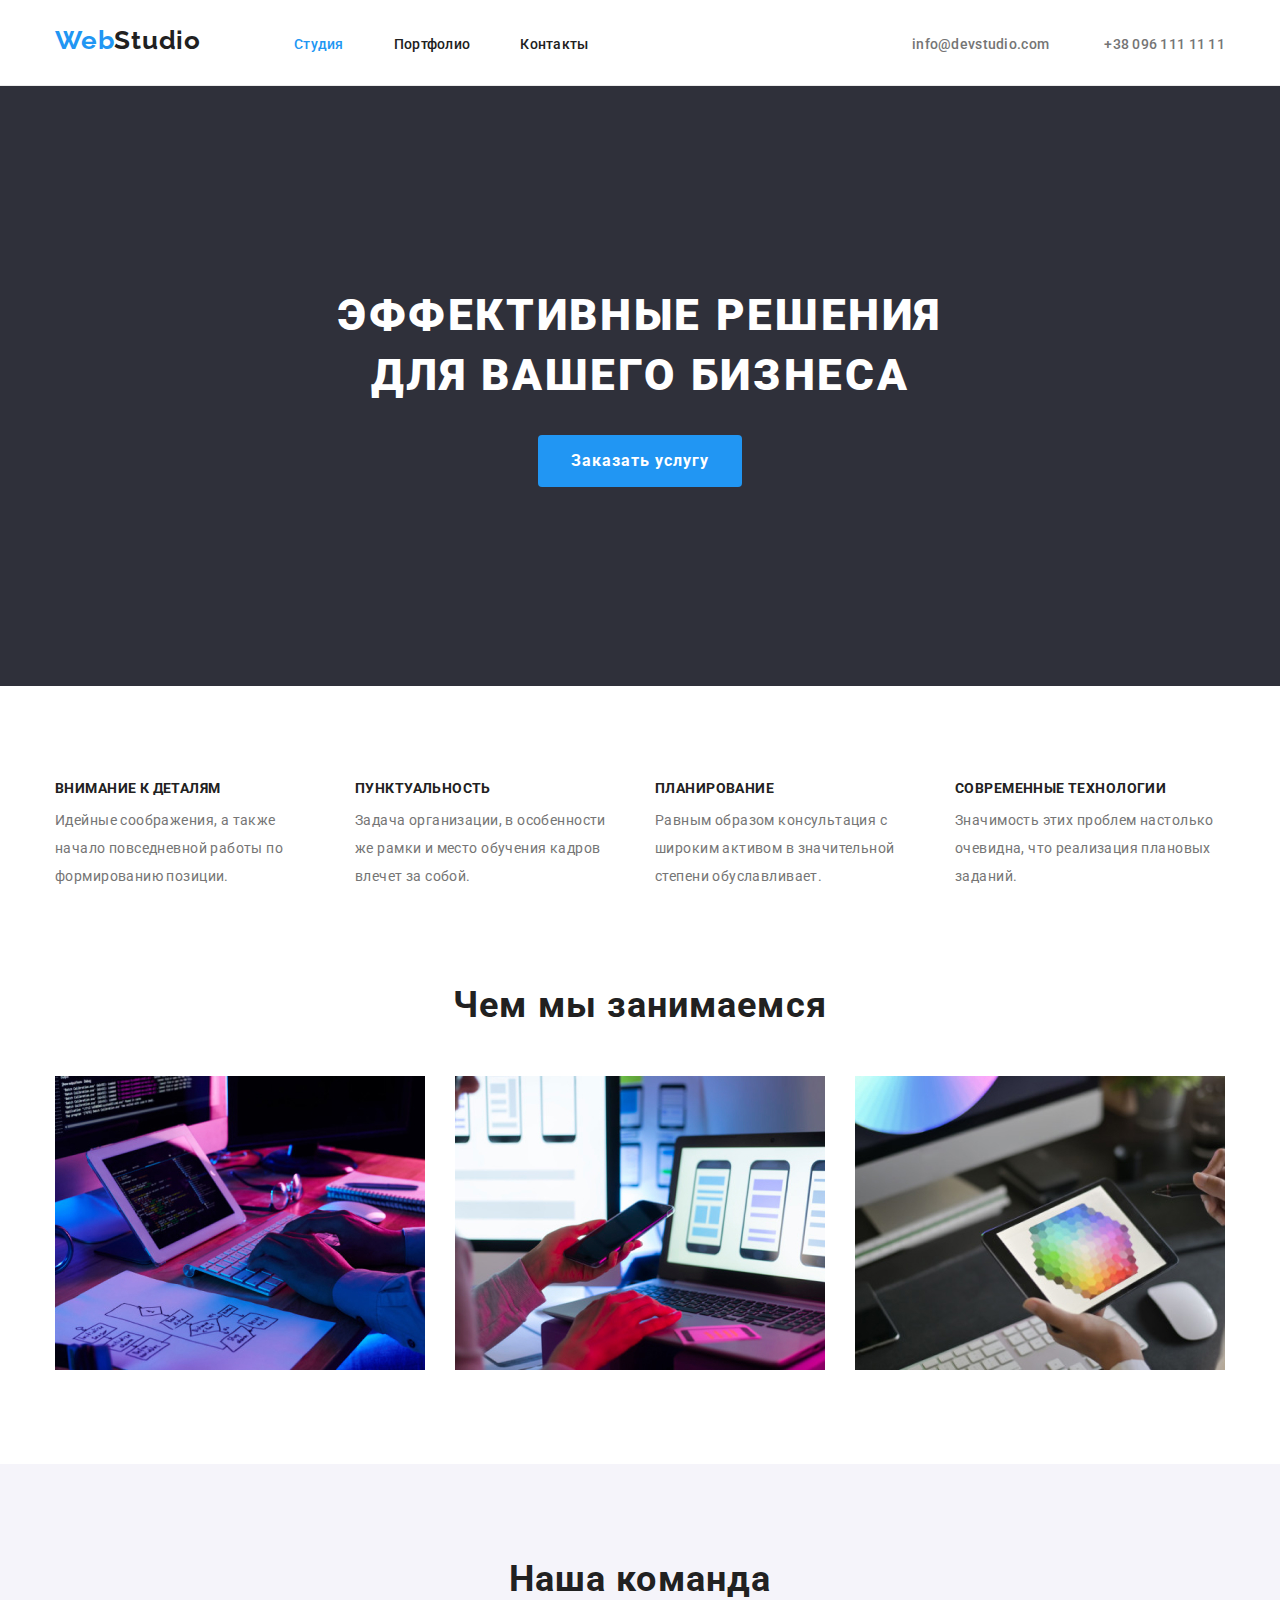
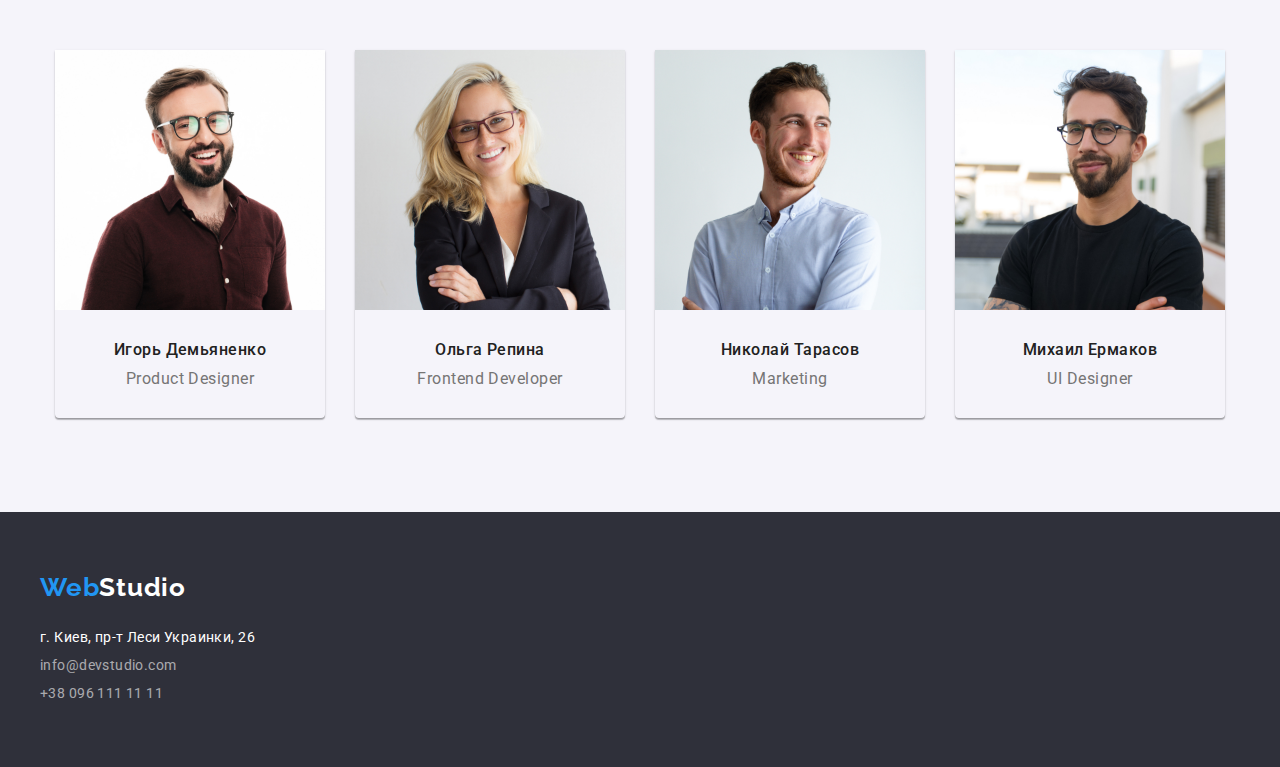
==== index.html @ 7b90d04e "start 4 д.з" ====
<!DOCTYPE html>
<html lang="ru">
  <head>
    <meta charset="UTF-8" />
    <meta name="viewport" content="width=device-width, initial-scale=1.0" />
    <title>WebStudio</title>
    <link rel="stylesheet" href="./css/styles.css" />
    <link
      rel="stylesheet"
      href="https://cdnjs.cloudflare.com/ajax/libs/modern-normalize/0.7.0/modern-normalize.min.css"
    />
    <link
      href="https://fonts.googleapis.com/css2?family=Raleway:wght@400;700&family=Roboto:wght@400;500;700;900&display=swap"
      rel="stylesheet"
    />
  </head>
  <body>
    <header>
      <div class="container leveling">
        <nav class="header__nav">
          <a class="logo" href="./index.html">
            <p>Web<span class="logo_Studio">Studio</span></p>
          </a>
          <ul class="header__list">
            <li class="item"><a class="link current" href="./index.html">Студия</a></li>
            <li class="item"><a class="link" href="./portfolio.html">Портфолио</a></li>
            <li class="item"><a class="link" href="">Контакты</a></li>
          </ul>
        </nav>
        <address class="header__address">
          <a class="addres-link" href="mailto:info@devstudio.com">info@devstudio.com</a>
          <a class="addres-link" href="tell:+380961111111">+38 096 111 11 11</a>
        </address>
      </div>
    </header>
    <main>
      <!-- секція Герой -->
      <section class="hero">
        <div class="hero__bloс">
        <h1 class="title">
          Эффективные решения
          для вашего бизнеса
        </h1>
        <button class="button" type="button">Заказать услугу</button>
        </div>
      </section>
      <!-- секція переваги   -->
      <section class="advantages">
        <div class="container">
          <h2 class="visually-hidden">advantages</h2>
          <ul class="advantages__list">
            <li class="advantages__item">
              <p class="advantages__title">Внимание к деталям</p>
              <p class="advantages__descript">
                Идейные соображения, а также начало повседневной работы по формированию позиции.
              </p>
            </li>
            <li class="advantages__item">
              <p class="advantages__title">Пунктуальность</p>
              <p class="advantages__descript">
                Задача организации, в особенности же рамки и место обучения кадров влечет за собой.
              </p>
            </li>
            <li class="advantages__item">
              <p class="advantages__title">Планирование</p>
              <p class="advantages__descript">
                Равным образом консультация с широким активом в значительной степени обуславливает.
              </p>
            </li>
            <li class="advantages__item">
              <p class="advantages__title">Современные технологии</p>
              <p class="advantages__descript">
                Значимость этих проблем настолько очевидна, что реализация плановых заданий.
              </p>
            </li>
          </ul>
        </div>
      </section>
      <!-- секція чим ми займаємось -->
      <section class="specialty section__joint">
        <div class="container">
          <h2 class="specialty__title">Чем мы занимаемся</h2>
          <ul class="specialty__list">
            <li class="specialty__item">
              <img src="./images/specialty/desktop.jpg" alt="desktop" width="370" height="294" />
            </li>
            <li class="specialty__item">
              <img src="./images/specialty/mobile.jpg" alt="mobile" width="370" height="294" />
            </li>
            <li class="specialty__item">
              <img src="./images/specialty/tablet.jpg" alt="tablet" width="370" height="294" />
            </li>
          </ul>
        </div>
      </section>
      <!-- секція наша команда -->
      <section class="team section__joint">
        <div class="container">
          <h2 class="team__title">Наша команда</h2>
          <ul class="team__list">
            <li class="team__item">
              <img class="team__img" src="./images/team/igor.jpg" alt="Игорь Демьяненко" width="270" height="260" />
              <div class="team__card">
                <h3 class="team__subtitle">Игорь Демьяненко</h3>
                <p class="team__descript">Product Designer</p>
              </div>
            </li>
            <li class="team__item">
              <img class="team__img" src="./images/team/olha.jpg" alt="Ольга Репина" width="270" height="260" />
                <div class="team__card">
                 <h3 class="team__subtitle">Ольга Репина</h3>
                 <p class="team__descript">Frontend Developer</p>
              </div>
            </li>
            <li class="team__item">
              <img class="team__img" src="./images/team/mykola.jpg" alt="Николай Тарасов" width="270" height="260" />
              <div class="team__card">
               <h3 class="team__subtitle">Николай Тарасов</h3>
               <p class="team__descript">Marketing</p>
              </div>
            </li>
            <li class="team__item">
              <img class="team__img" src="./images/team/myhailo.jpg" alt="Михаил Ермаков" width="270" height="260" />
              <div class="team__card">
               <h3 class="team__subtitle">Михаил Ермаков</h3>
               <p class="team__descript">UI Designer</p>
              </div>
            </li>
          </ul>
        </div>
      </section>
    </main>
    <!-- футер -->
    <footer class="page-footer">
      <div class="container">
        <a class="logo" href="./index.html">
          <p>Web<span class="logo_Studio">Studio</span></p>
        </a>
        <address>
          <p class="footer-address">г. Киев, пр-т Леси Украинки, 26</p>
          <a class="footer_link" href="mailto:info@devstudio.com">info@devstudio.com</a>
          <a class="footer_link" href="tell:+380961111111">+38 096 111 11 11</a>
        </address>
      </div>
    </footer>
  </body>
</html>
---- css/styles.css ----
html {box-sizing: border-box;}

*,
*::before,
*::after {
  box-sizing: inherit;
}

:root {
  --logo-color: #2196F3;
  --descript-color: #757575;
  --addres-footer-color: rgba(255, 255, 255, 0.6);
  --font-color: #212121;
  --background-button: #F5F4FA; 
  --dark-background-color: #FFFFFF;
  --fix: tomato;
}

h1,h2,h3 {margin: 0px;}
a {
  text-decoration: none;
}
ul {
  list-style: none;
  padding: 0px;
  margin: 0px;
}

body {
    margin: 0px;
    font-family: roboto, sans-serif;
    /* font-size: 14px;
    line-height: 1.14;
    letter-spacing: 0.03em; */
    /* background-color: turquoise; */
  }

  img {
    display: block;
     max-width: 100%;
     object-fit: cover;
     height: auto;
  }

.container {
width: 1200px;
padding-right: 15px;
padding-left: 15px;
margin-left: auto;
margin-right: auto;
/* outline: 2px solid var(--fix); */
}


/* =====header===== */
.header__address {
  margin-left: auto;
}
header .item + .item {margin-left: 50px;}

header p {margin: 25px 0px;}
header .link {
  font-family: Roboto;
  font-weight: 500;
  font-size: 14px;
  line-height: 1.43;
  letter-spacing: 0.02em;
  color: var(--font-color);
  display: block;
  padding: 31px 0px;
}
  header .link:hover, header .link:focus {
    color: var(--logo-color);
  }

.logo { color: var(--logo-color) ;
  font-family: Raleway;
  font-weight: bold;
  font-size: 26px;
  line-height: 1.192;
  letter-spacing: 0.03em;

  margin-right: 93px;
 } 
  .logo_Studio { color: var(--font-color);}
  .addres-link:not(:last-child) {margin-right: 50px;}
 

.addres-link 
{font-family: Roboto;
  font-style: normal;
  font-weight: 500;
  font-size: 14px;
  line-height: 1.143;
  letter-spacing: 0.02em;
 color: var(--descript-color);
}
 .addres-link:hover, .addres-link:focus {
color: var(--logo-color);
 }
 
 nav .current {
  color: var(--logo-color);}

  .leveling {display: flex;
    align-items: baseline;
  }
  .header__nav {display: flex;
    align-items: baseline;}
  .header__list {display: flex;}
  header {
    border-bottom: 1px solid #ECECEC;}
    main p {margin-bottom: 0px;}

    
    /* =====section===== */
    .section__joint {
      padding: 94px 0px;
    }

/* =====hero===== */
.hero {
   background-color: #2F303A;}
.hero .title { 
  font-family: Roboto;
  font-weight: 900;
  font-size: 44px;
  line-height: 1.364;
  letter-spacing: 0.06em;
  text-transform: uppercase;
  color: var(--dark-background-color) ; 

margin-bottom: 30px ;}
.hero__bloс {
  /* margin-right: auto;
  margin-left: auto;
  padding:200px 0px;
  text-align: center; 
  max-width: 696px;*/

  display: flex;
  flex-direction: column;
  align-items: center;
  justify-content: center;
  text-align: center; 
  max-width: 696px;
  min-height: 600px;
  margin: auto;
  padding: 0px 15px;
  
}

  /* =====button===== */
  .button {cursor: pointer;
  }
  .hero .button {
font-family: Roboto;
font-style: normal;
font-weight: bold;
font-size: 16px;
line-height: 1.875;
/* align-items: center; */
text-align: center;
letter-spacing: 0.06em;
color: var(--dark-background-color);
background-color: var(--logo-color);
padding: 10px 32px;
  }
/* =====filter===== */
  .filter .button {
    font-family: Roboto;
    font-weight: 500;
    font-size: 16px;
    line-height: 1.625;
    text-align: center;
    letter-spacing: 0.03em;
    color: var(--font-color);
    background: var(--background-button);

    padding: 6px 22px;
  }
  .button:hover, .button:focus {
color: var(--dark-background-color);
background-color: var(--logo-color);
  }
  .button {
    display: inline-block;
    border-radius: 4px;
    border: 1px solid transparent;
    
  }
/* .bbbutton {border-radius: 4px;
  font-size: 16px;
  padding: 6px 22px;
  display: inline-block;
  font-family: inherit;
  font-weight: bold;
  text-align: center;
  border: 1px solid transparent;


  color: tomato;
  background-color: blue;
  line-height: 1.88;
  letter-spacing: 0.06em;
  padding: 10px 32px;} */


/* =====advantages===== */
.advantages {
  padding-top: 94px;
}
.advantages__list {
  display: flex;}

.advantages__item:not(:last-child) {margin-right: 30px;
}
.advantages__item {
  width: calc((100% - 90px) / 3);
}

.advantages__title{
  font-family: Roboto;
font-weight: bold;
font-size: 14px;
line-height: 1.143;
letter-spacing: 0.03em;
text-transform: uppercase;
color: var(--font-color);

margin-top: 0px;
margin-bottom: 10px;
}
.advantages__descript {
  font-family: Roboto;
  font-weight: normal;
  font-size: 14px;
  line-height: 2;
  letter-spacing: 0.03em;
  color:var(--descript-color);
  margin: 0px ;}

  /* =====specialty===== */
  .specialty {
      }
  .specialty__list {
    display: flex;
  }
  .specialty__item {
    width: calc((100% - 60px) / 3);
    /* flex-basis: calc((100% - 60px)/3); */
  }
  .specialty__item + .specialty__item {
    margin-left: 30px;
  }

     /* =====надання фоткам адаптації===== */
  .specialty__item img {
    display: block;
     max-width: 100%;
     object-fit: cover;
  }
  /* =====надання фоткам адаптації===== */


.specialty__title {
font-family: Roboto;
font-weight: bold;
font-size: 36px;
line-height: 1.167;
text-align: center;
letter-spacing: 0.03em;
color: var(--font-color);

 margin-bottom: 50px;
}

/* =====team===== */
.team {
  background-color: var(--background-button);
  }
.team__list {
  display: flex;
}
.team__item + .team__item { 
  margin-left: 30px ;
}
.team__item {
  width: calc((100% - 90px)/3);
  box-shadow: 0px 1px 3px rgba(0, 0, 0, 0.12), 0px 1px 1px rgba(0, 0, 0, 0.14), 0px 2px 1px rgba(0, 0, 0, 0.2);
border-radius: 0px 0px 4px 4px;
}
.team__title{
  font-family: Roboto;
    font-weight: bold;
  font-size: 36px;
  line-height: 1.167;
  text-align: center;
  letter-spacing: 0.03em;
  color: var(--font-color);

  margin-bottom: 50px;
}
.team__img {
}
.team__card {
  padding-bottom: 30px;
  padding-top: 30px;
  
}
.team__subtitle {font-family: Roboto;
  font-weight: 500;
  font-size: 16px;
  line-height: 1.1875;
  text-align: center;
  letter-spacing: 0.03em;
  color: var(--font-color);

  margin-bottom: 10px;
  }
  .team__descript {
    font-family: Roboto;
font-weight: normal;
font-size: 16px;
line-height: 1.1875;
text-align: center;
letter-spacing: 0.03em;
color:var(--descript-color);

margin-bottom: 0px;
margin-top: 0px;
  }

  
/* =====Portfolio===== */
.our_projects a {
  display: block;}
.our_projects {
  }
.our_projects__img-hover {
  }
.our_projects__card {
  padding: 20px 24px;

background: #FFFFFF;
border: 1px solid #EEEEEE;
box-sizing: border-box;
}
.our_projects__title {
  font-family: Roboto;
font-weight: bold;
font-size: 18px;
line-height: 2;
letter-spacing: 0.06em;
color:var(--font-color);

margin-bottom: 4px;
}
.our_projects__descript {
  font-family: Roboto;
font-weight: normal;
font-size: 16px;
line-height: 1.875;
letter-spacing: 0.03em;
color: var(--descript-color);

margin-top: 0px;
margin-bottom: 0px;
}

/* =====filter===== */
.filter {
  }
.filter__list {
  display: flex;
  justify-content: center;
  margin-bottom: 50px;
}
.filter__item:not(:last-child) {
  margin-right: 8px;
}

/* =====our_projects__list===== */
.our_projects__list {
  display: flex;
  flex-wrap: wrap;
  }
  .our_projects__item:not(:nth-child(3n)) {
    margin-right: 30px;
  }
  .our_projects__item:not(:nth-last-child(-n+3)) {
    margin-bottom: 30px;
  } 
  .our_projects__item {
    width: calc((100% - 60px)/3);
  }

  /* =====footer===== */
.page-footer .container {
  padding:60px 0px ;}
.page-footer p {
  margin-top: 0px;
  margin-bottom: 0px;}
.page-footer .logo {
  display: inline-block;
  margin-right: 0px;
  padding-bottom: 20px;
}
.page-footer .logo_Studio {
  color: var(--dark-background-color);}
.page-footer {
  background-color: #2F303A;
}
.page-footer address { 
  color: var(--dark-background-color);
  font-family: Roboto;
  letter-spacing: 0.03em;
  font-weight: normal;
  font-size: 14px;
  line-height: 2;

  display: flex;
  flex-direction: column;
  font-style: normal;
  }
  .footer_link:hover, .footer_link:focus { 
 color: var(--logo-color);
  }
.page-footer address a {
  color: rgba(255, 255, 255, 0.6);
 }


/* ====кусочок коду для приховування непотрібно-технічного заголовку===
===hidden=== */
.visually-hidden {
  position: absolute !important;
  clip: rect(1px 1px 1px 1px);
  clip: rect(1px, 1px, 1px, 1px);
  padding:0 !important;
  border:0 !important;
  height: 1px !important; 
  width: 1px !important; 
  overflow: hidden;}
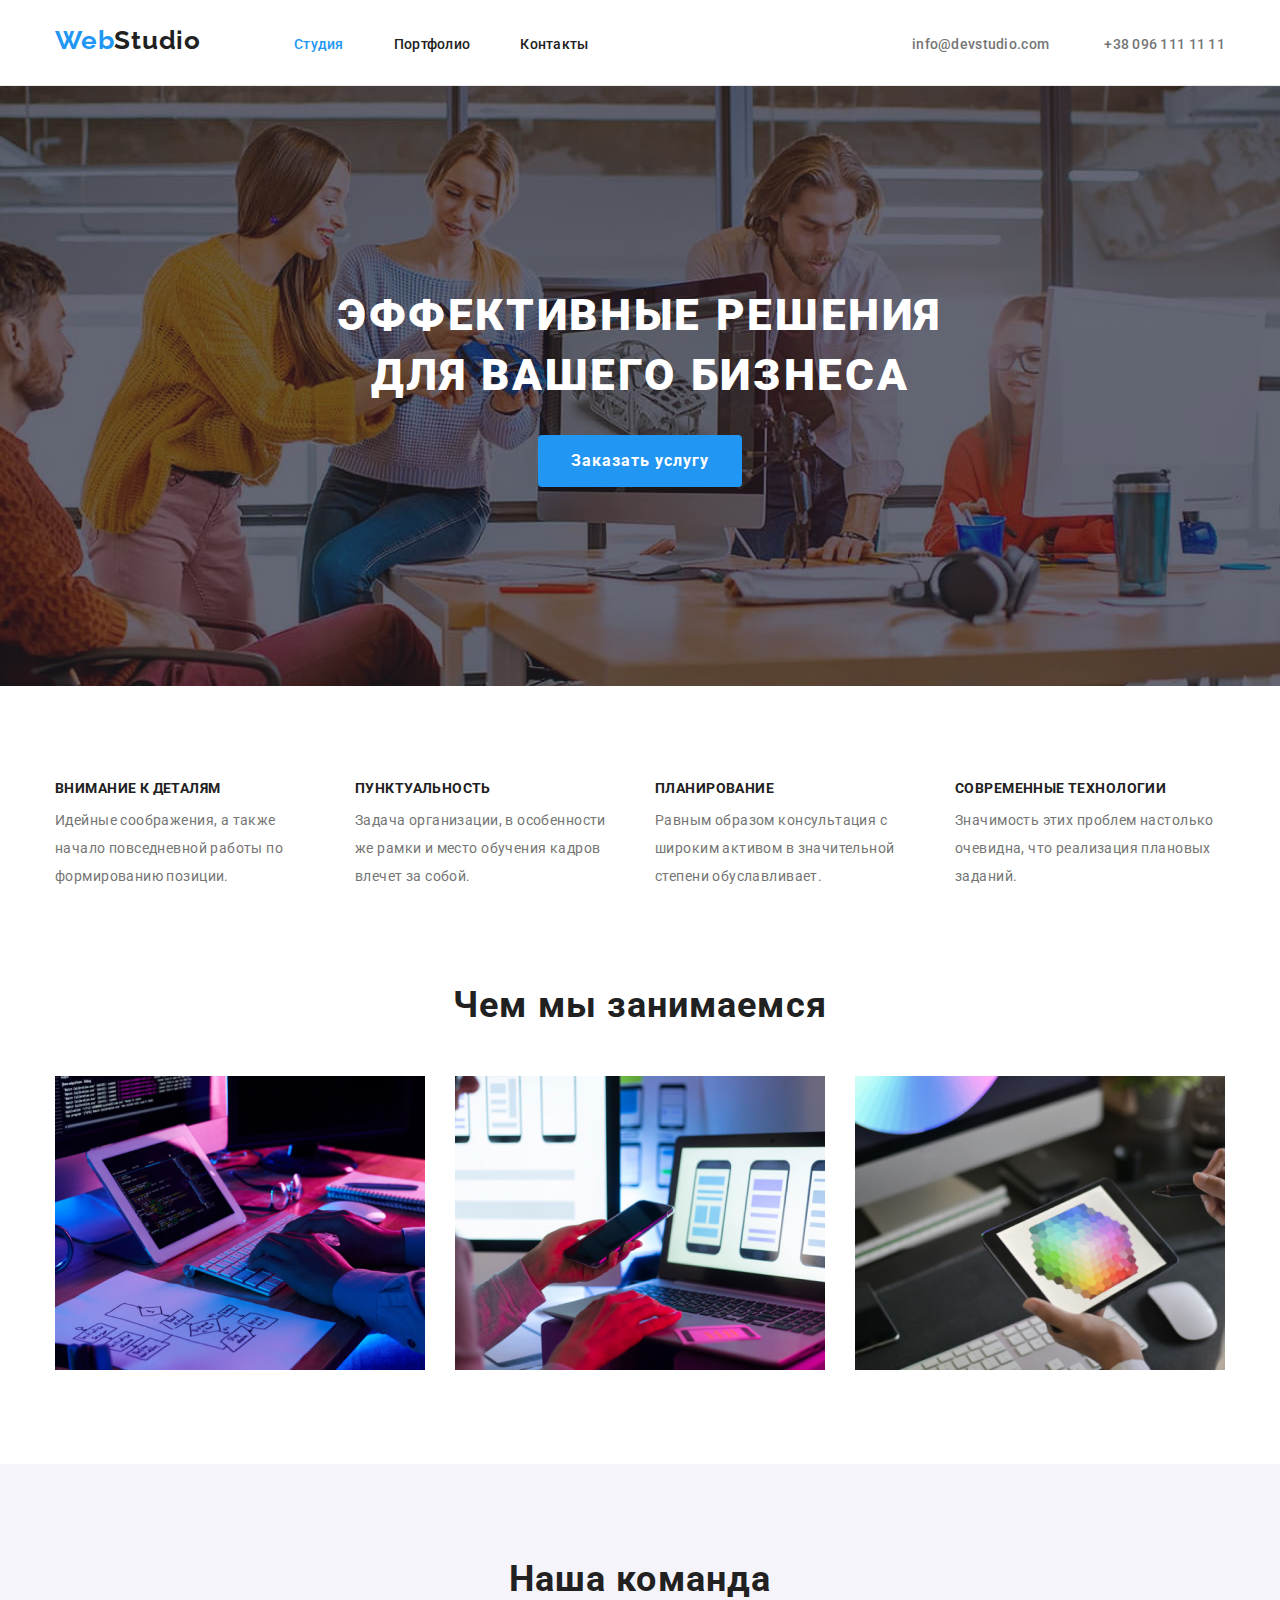
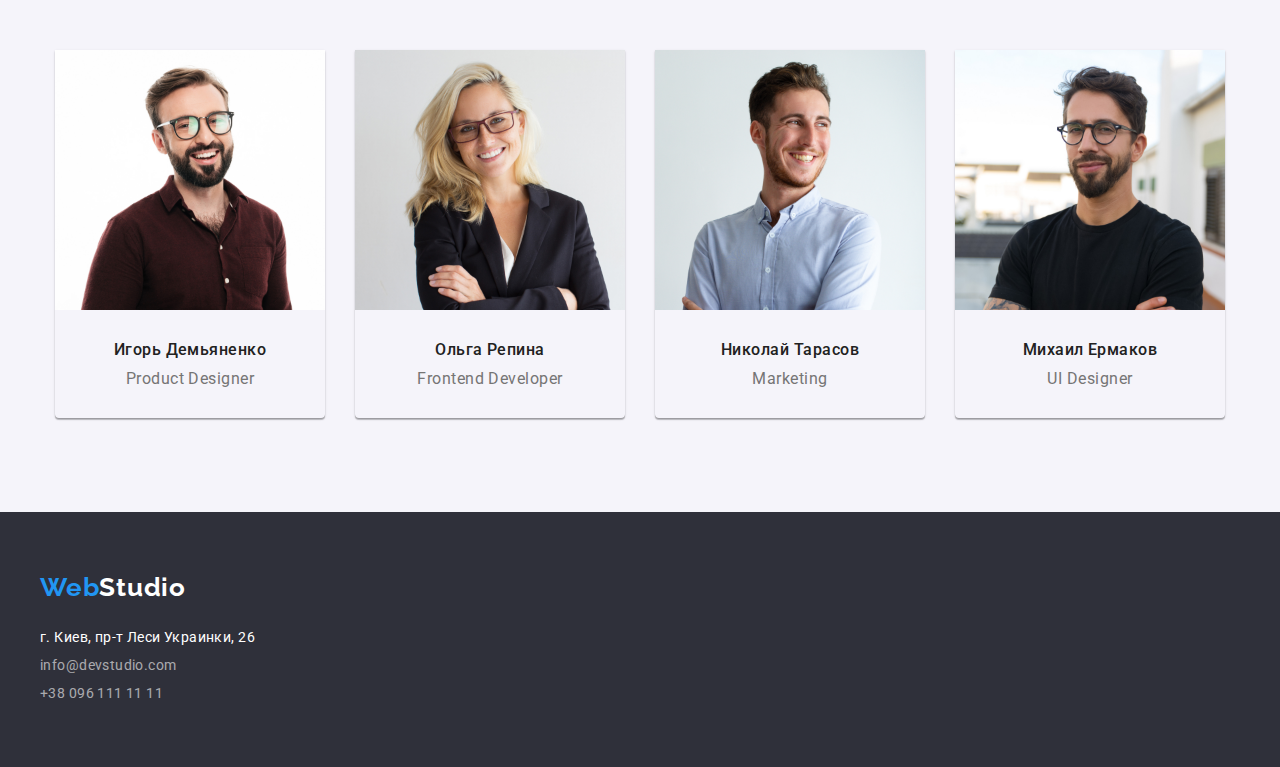
==== commit d46c1544: "dds" ====
--- a/index.html
+++ b/index.html
@@ -50,7 +50,7 @@
           <h2 class="visually-hidden">advantages</h2>
           <ul class="advantages__list">
             <li class="advantages__item">
-              <p class="advantages__title">Внимание к деталям</p>
+              <p class="advantages__title antenna">Внимание к деталям</p>
               <p class="advantages__descript">
                 Идейные соображения, а также начало повседневной работы по формированию позиции.
               </p>
--- a/css/styles.css
+++ b/css/styles.css
@@ -120,7 +120,13 @@
 
 /* =====hero===== */
 .hero {
-   background-color: #2F303A;}
+   background-color: #C4C4C4;
+    background-repeat: no-repeat;
+  background-position: center;
+  background-image: linear-gradient(
+    rgba(47, 48, 58, 0.4),
+    rgba(47, 48, 58, 0.4)), url("../images/hero/baner.jpg");
+}
 .hero .title { 
   font-family: Roboto;
   font-weight: 900;
@@ -231,6 +237,19 @@
 margin-top: 0px;
 margin-bottom: 10px;
 }
+/* .advantages__title::before {
+
+} */
+
+.advantages__title .antenna::before {
+  content: "";
+width: 70px;
+height: 70px;
+outline: 1px solid red;
+block-size: cover;
+
+  background-image: url("../images/advantages/antenna.svg");
+}
 .advantages__descript {
   font-family: Roboto;
   font-weight: normal;
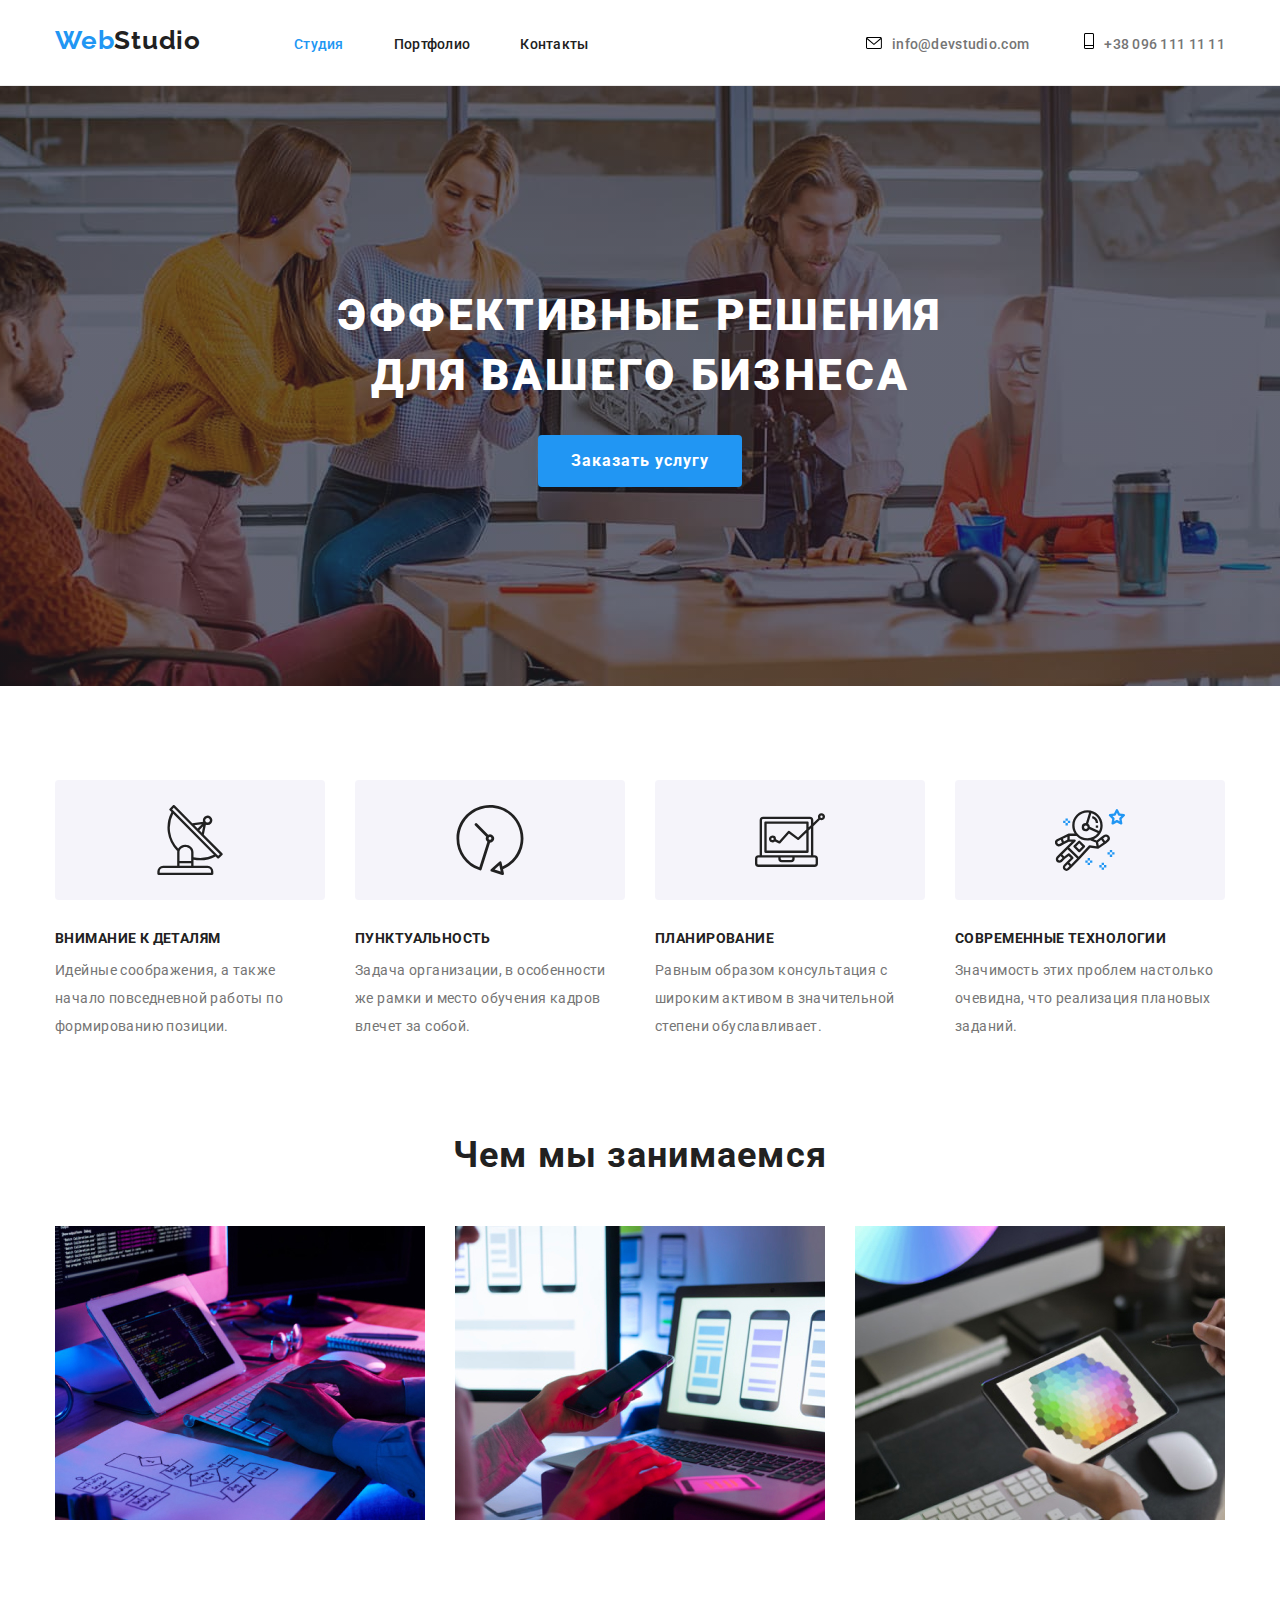
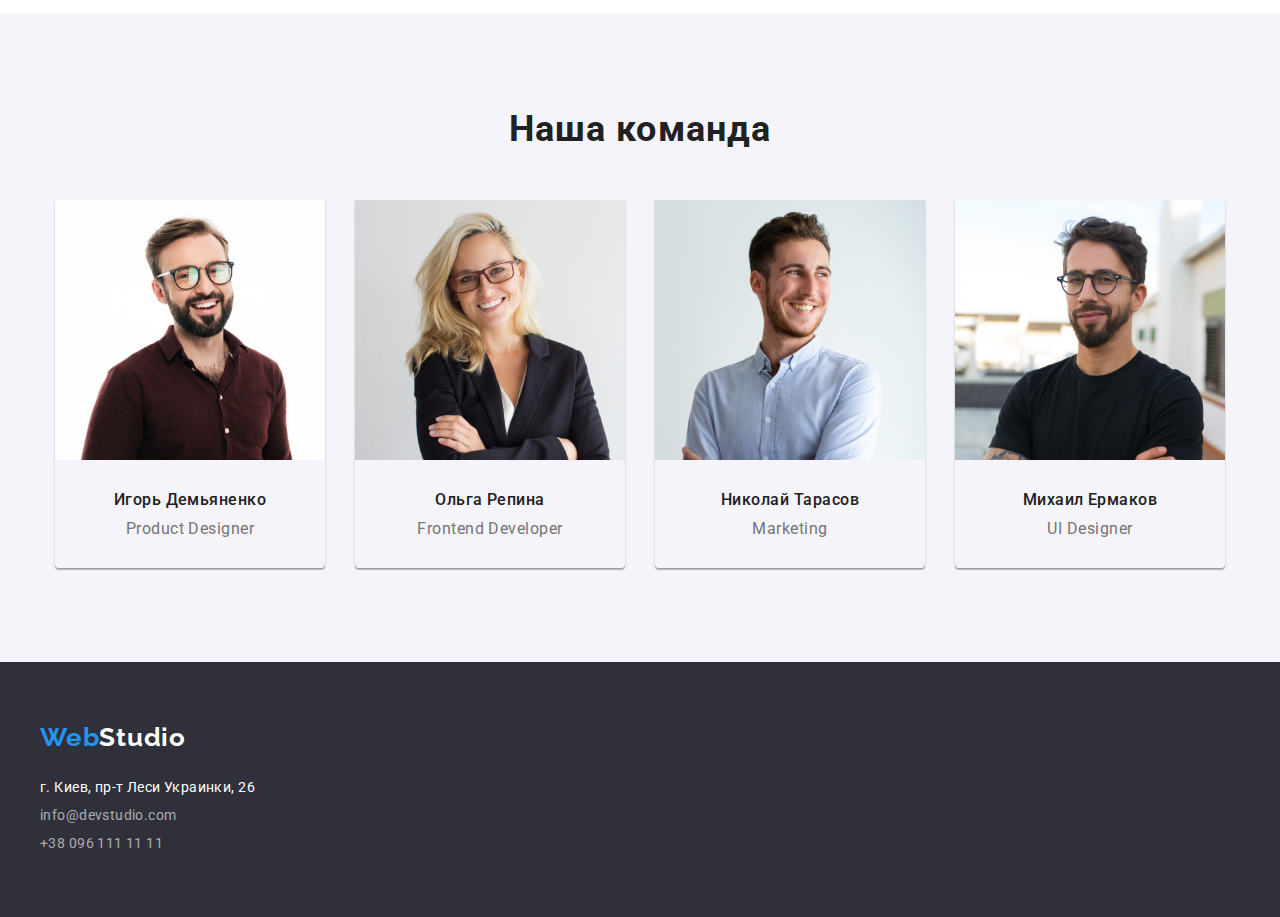
==== commit f3721a8f: "зробив навігацію" ====
--- a/index.html
+++ b/index.html
@@ -28,8 +28,16 @@
           </ul>
         </nav>
         <address class="header__address">
-          <a class="addres-link" href="mailto:info@devstudio.com">info@devstudio.com</a>
-          <a class="addres-link" href="tell:+380961111111">+38 096 111 11 11</a>
+          <a class="addres-link" href="mailto:info@devstudio.com"> 
+            <svg class="address-img mail">
+              <use href="./images/svg sprite/sprite_optim.svg#icon-mail">
+              </use>
+            </svg>info@devstudio.com</a>
+          <a class="addres-link" href="tell:+380961111111"> 
+            <svg class="address-img mob">
+              <use href="./images/svg sprite/sprite_optim.svg#icon-mob">
+              </use>
+            </svg>+38 096 111 11 11</a>
         </address>
       </div>
     </header>
@@ -56,19 +64,19 @@
               </p>
             </li>
             <li class="advantages__item">
-              <p class="advantages__title">Пунктуальность</p>
+              <p class="advantages__title clock">Пунктуальность</p>
               <p class="advantages__descript">
                 Задача организации, в особенности же рамки и место обучения кадров влечет за собой.
               </p>
             </li>
             <li class="advantages__item">
-              <p class="advantages__title">Планирование</p>
+              <p class="advantages__title leptop">Планирование</p>
               <p class="advantages__descript">
                 Равным образом консультация с широким активом в значительной степени обуславливает.
               </p>
             </li>
             <li class="advantages__item">
-              <p class="advantages__title">Современные технологии</p>
+              <p class="advantages__title astronaut">Современные технологии</p>
               <p class="advantages__descript">
                 Значимость этих проблем настолько очевидна, что реализация плановых заданий.
               </p>
--- a/css/styles.css
+++ b/css/styles.css
@@ -1,4 +1,6 @@
-html {box-sizing: border-box;}
+html {
+  box-sizing: border-box;
+}
 
 *,
 *::before,
@@ -7,16 +9,20 @@
 }
 
 :root {
-  --logo-color: #2196F3;
+  --logo-color: #2196f3;
   --descript-color: #757575;
   --addres-footer-color: rgba(255, 255, 255, 0.6);
   --font-color: #212121;
-  --background-button: #F5F4FA; 
-  --dark-background-color: #FFFFFF;
+  --background-button: #f5f4fa;
+  --dark-background-color: #ffffff;
   --fix: tomato;
 }
 
-h1,h2,h3 {margin: 0px;}
+h1,
+h2,
+h3 {
+  margin: 0px;
+}
 a {
   text-decoration: none;
 }
@@ -27,38 +33,41 @@
 }
 
 body {
-    margin: 0px;
-    font-family: roboto, sans-serif;
-    /* font-size: 14px;
+  margin: 0px;
+  font-family: roboto, sans-serif;
+  /* font-size: 14px;
     line-height: 1.14;
     letter-spacing: 0.03em; */
-    /* background-color: turquoise; */
-  }
-
-  img {
-    display: block;
-     max-width: 100%;
-     object-fit: cover;
-     height: auto;
-  }
+  /* background-color: turquoise; */
+}
+
+img {
+  display: block;
+  max-width: 100%;
+  object-fit: cover;
+  height: auto;
+}
 
 .container {
-width: 1200px;
-padding-right: 15px;
-padding-left: 15px;
-margin-left: auto;
-margin-right: auto;
-/* outline: 2px solid var(--fix); */
-}
-
+  width: 1200px;
+  padding-right: 15px;
+  padding-left: 15px;
+  margin-left: auto;
+  margin-right: auto;
+  /* outline: 2px solid var(--fix); */
+}
 
 /* =====header===== */
 .header__address {
   margin-left: auto;
 }
-header .item + .item {margin-left: 50px;}
-
-header p {margin: 25px 0px;}
+header .item + .item {
+  margin-left: 50px;
+}
+
+header p {
+  margin: 25px 0px;
+}
 header .link {
   font-family: Roboto;
   font-weight: 500;
@@ -69,11 +78,13 @@
   display: block;
   padding: 31px 0px;
 }
-  header .link:hover, header .link:focus {
-    color: var(--logo-color);
-  }
-
-.logo { color: var(--logo-color) ;
+header .link:hover,
+header .link:focus {
+  color: var(--logo-color);
+}
+
+.logo {
+  color: var(--logo-color);
   font-family: Raleway;
   font-weight: bold;
   font-size: 26px;
@@ -81,62 +92,89 @@
   letter-spacing: 0.03em;
 
   margin-right: 93px;
- } 
-  .logo_Studio { color: var(--font-color);}
-  .addres-link:not(:last-child) {margin-right: 50px;}
- 
-
-.addres-link 
-{font-family: Roboto;
+}
+.logo_Studio {
+  color: var(--font-color);
+}
+.addres-link:not(:last-child) {
+  margin-right: 50px;
+}
+
+.address-img.mail {
+  width: 16px;
+  height: 12px;
+}
+.address-img.mob {
+  width: 10px;
+  height: 16px;
+}
+.address-img {
+  margin-right: 10px;
+  vertical-align: baseline;
+}
+.addres-link {
+  font-family: Roboto;
   font-style: normal;
   font-weight: 500;
   font-size: 14px;
   line-height: 1.143;
   letter-spacing: 0.02em;
- color: var(--descript-color);
-}
- .addres-link:hover, .addres-link:focus {
-color: var(--logo-color);
- }
- 
- nav .current {
-  color: var(--logo-color);}
-
-  .leveling {display: flex;
-    align-items: baseline;
-  }
-  .header__nav {display: flex;
-    align-items: baseline;}
-  .header__list {display: flex;}
-  header {
-    border-bottom: 1px solid #ECECEC;}
-    main p {margin-bottom: 0px;}
-
-    
-    /* =====section===== */
-    .section__joint {
-      padding: 94px 0px;
-    }
+  color: var(--descript-color);
+}
+.addres-link:hover .address-img,
+.addres-link:focus .address-img {
+  fill: var(--logo-color);
+}
+.addres-link:hover,
+.addres-link:focus {
+  color: var(--logo-color);
+}
+
+nav .current {
+  color: var(--logo-color);
+}
+
+.leveling {
+  display: flex;
+  align-items: baseline;
+}
+.header__nav {
+  display: flex;
+  align-items: baseline;
+}
+.header__list {
+  display: flex;
+}
+header {
+  border-bottom: 1px solid #ececec;
+}
+main p {
+  margin-bottom: 0px;
+}
+
+/* =====section===== */
+.section__joint {
+  padding: 94px 0px;
+}
 
 /* =====hero===== */
 .hero {
-   background-color: #C4C4C4;
-    background-repeat: no-repeat;
+  background-color: #c4c4c4;
+  background-repeat: no-repeat;
   background-position: center;
-  background-image: linear-gradient(
-    rgba(47, 48, 58, 0.4),
-    rgba(47, 48, 58, 0.4)), url("../images/hero/baner.jpg");
-}
-.hero .title { 
+  background-image: linear-gradient(rgba(47, 48, 58, 0.4), rgba(47, 48, 58, 0.4)), url("../images/hero/baner.jpg");
+}
+.hero .title {
   font-family: Roboto;
   font-weight: 900;
   font-size: 44px;
   line-height: 1.364;
   letter-spacing: 0.06em;
   text-transform: uppercase;
-  color: var(--dark-background-color) ; 
-
-margin-bottom: 30px ;}
+  color: var(--dark-background-color);
+
+  margin-bottom: 30px;
+}
 .hero__bloс {
   /* margin-right: auto;
   margin-left: auto;
@@ -148,53 +186,53 @@
   flex-direction: column;
   align-items: center;
   justify-content: center;
-  text-align: center; 
+  text-align: center;
   max-width: 696px;
   min-height: 600px;
   margin: auto;
   padding: 0px 15px;
-  
-}
-
-  /* =====button===== */
-  .button {cursor: pointer;
-  }
-  .hero .button {
-font-family: Roboto;
-font-style: normal;
-font-weight: bold;
-font-size: 16px;
-line-height: 1.875;
-/* align-items: center; */
-text-align: center;
-letter-spacing: 0.06em;
-color: var(--dark-background-color);
-background-color: var(--logo-color);
-padding: 10px 32px;
-  }
+}
+
+/* =====button===== */
+.button {
+  cursor: pointer;
+}
+.hero .button {
+  font-family: Roboto;
+  font-style: normal;
+  font-weight: bold;
+  font-size: 16px;
+  line-height: 1.875;
+  /* align-items: center; */
+  text-align: center;
+  letter-spacing: 0.06em;
+  color: var(--dark-background-color);
+  background-color: var(--logo-color);
+  padding: 10px 32px;
+}
 /* =====filter===== */
-  .filter .button {
-    font-family: Roboto;
-    font-weight: 500;
-    font-size: 16px;
-    line-height: 1.625;
-    text-align: center;
-    letter-spacing: 0.03em;
-    color: var(--font-color);
-    background: var(--background-button);
-
-    padding: 6px 22px;
-  }
-  .button:hover, .button:focus {
-color: var(--dark-background-color);
-background-color: var(--logo-color);
-  }
-  .button {
-    display: inline-block;
-    border-radius: 4px;
-    border: 1px solid transparent;
-    
-  }
+.filter .button {
+  font-family: Roboto;
+  font-weight: 500;
+  font-size: 16px;
+  line-height: 1.625;
+  text-align: center;
+  letter-spacing: 0.03em;
+  color: var(--font-color);
+  background: var(--background-button);
+
+  padding: 6px 22px;
+}
+.button:hover,
+.button:focus {
+  color: var(--dark-background-color);
+  background-color: var(--logo-color);
+}
+.button {
+  display: inline-block;
+  border-radius: 4px;
+  border: 1px solid transparent;
+}
 /* .bbbutton {border-radius: 4px;
   font-size: 16px;
   padding: 6px 22px;
@@ -211,44 +249,57 @@
   letter-spacing: 0.06em;
   padding: 10px 32px;} */
 
-
 /* =====advantages===== */
 .advantages {
   padding-top: 94px;
 }
 .advantages__list {
-  display: flex;}
-
-.advantages__item:not(:last-child) {margin-right: 30px;
+  display: flex;
+}
+
+.advantages__item:not(:last-child) {
+  margin-right: 30px;
 }
 .advantages__item {
   width: calc((100% - 90px) / 3);
 }
 
-.advantages__title{
-  font-family: Roboto;
-font-weight: bold;
-font-size: 14px;
-line-height: 1.143;
-letter-spacing: 0.03em;
-text-transform: uppercase;
-color: var(--font-color);
-
-margin-top: 0px;
-margin-bottom: 10px;
-}
-/* .advantages__title::before {
-
-} */
-
-.advantages__title .antenna::before {
+.advantages__title {
+  font-family: Roboto;
+  font-weight: bold;
+  font-size: 14px;
+  line-height: 1.143;
+  letter-spacing: 0.03em;
+  text-transform: uppercase;
+  color: var(--font-color);
+
+  margin-top: 0px;
+  margin-bottom: 10px;
+}
+.advantages__title::before {
+  display: block;
   content: "";
-width: 70px;
-height: 70px;
-outline: 1px solid red;
-block-size: cover;
-
+  width: 270px;
+  height: 120px;
+  block-size: cover;
+  background-repeat: no-repeat;
+  background-position: center;
+  background-color: var(--background-button);
+  border-radius: 4px;
+  background-size: auto;
+  margin-bottom: 30px;
+}
+.antenna::before {
   background-image: url("../images/advantages/antenna.svg");
+}
+.astronaut::before {
+  background-image: url("../images/advantages/astronaut.svg");
+}
+.clock::before {
+  background-image: url("../images/advantages/Clock.svg");
+}
+.leptop::before {
+  background-image: url("../images/advantages/leptop.svg");
 }
 .advantages__descript {
   font-family: Roboto;
@@ -256,62 +307,62 @@
   font-size: 14px;
   line-height: 2;
   letter-spacing: 0.03em;
-  color:var(--descript-color);
-  margin: 0px ;}
-
-  /* =====specialty===== */
-  .specialty {
-      }
-  .specialty__list {
-    display: flex;
-  }
-  .specialty__item {
-    width: calc((100% - 60px) / 3);
-    /* flex-basis: calc((100% - 60px)/3); */
-  }
-  .specialty__item + .specialty__item {
-    margin-left: 30px;
-  }
-
-     /* =====надання фоткам адаптації===== */
-  .specialty__item img {
-    display: block;
-     max-width: 100%;
-     object-fit: cover;
-  }
-  /* =====надання фоткам адаптації===== */
-
+  color: var(--descript-color);
+  margin: 0px;
+}
+
+/* =====specialty===== */
+.specialty {
+}
+.specialty__list {
+  display: flex;
+}
+.specialty__item {
+  width: calc((100% - 60px) / 3);
+  /* flex-basis: calc((100% - 60px)/3); */
+}
+.specialty__item + .specialty__item {
+  margin-left: 30px;
+}
+
+/* =====надання фоткам адаптації===== */
+.specialty__item img {
+  display: block;
+  max-width: 100%;
+  object-fit: cover;
+}
+/* =====надання фоткам адаптації===== */
 
 .specialty__title {
-font-family: Roboto;
-font-weight: bold;
-font-size: 36px;
-line-height: 1.167;
-text-align: center;
-letter-spacing: 0.03em;
-color: var(--font-color);
-
- margin-bottom: 50px;
+  font-family: Roboto;
+  font-weight: bold;
+  font-size: 36px;
+  line-height: 1.167;
+  text-align: center;
+  letter-spacing: 0.03em;
+  color: var(--font-color);
+
+  margin-bottom: 50px;
 }
 
 /* =====team===== */
 .team {
   background-color: var(--background-button);
-  }
+}
 .team__list {
   display: flex;
 }
-.team__item + .team__item { 
-  margin-left: 30px ;
+.team__item + .team__item {
+  margin-left: 30px;
 }
 .team__item {
-  width: calc((100% - 90px)/3);
+  width: calc((100% - 90px) / 3);
   box-shadow: 0px 1px 3px rgba(0, 0, 0, 0.12), 0px 1px 1px rgba(0, 0, 0, 0.14), 0px 2px 1px rgba(0, 0, 0, 0.2);
-border-radius: 0px 0px 4px 4px;
-}
-.team__title{
-  font-family: Roboto;
-    font-weight: bold;
+  border-radius: 0px 0px 4px 4px;
+}
+.team__title {
+  font-family: Roboto;
+  font-weight: bold;
   font-size: 36px;
   line-height: 1.167;
   text-align: center;
@@ -325,9 +376,9 @@
 .team__card {
   padding-bottom: 30px;
   padding-top: 30px;
-  
-}
-.team__subtitle {font-family: Roboto;
+}
+.team__subtitle {
+  font-family: Roboto;
   font-weight: 500;
   font-size: 16px;
   line-height: 1.1875;
@@ -336,60 +387,60 @@
   color: var(--font-color);
 
   margin-bottom: 10px;
-  }
-  .team__descript {
-    font-family: Roboto;
-font-weight: normal;
-font-size: 16px;
-line-height: 1.1875;
-text-align: center;
-letter-spacing: 0.03em;
-color:var(--descript-color);
-
-margin-bottom: 0px;
-margin-top: 0px;
-  }
-
-  
+}
+.team__descript {
+  font-family: Roboto;
+  font-weight: normal;
+  font-size: 16px;
+  line-height: 1.1875;
+  text-align: center;
+  letter-spacing: 0.03em;
+  color: var(--descript-color);
+
+  margin-bottom: 0px;
+  margin-top: 0px;
+}
+
 /* =====Portfolio===== */
 .our_projects a {
-  display: block;}
+  display: block;
+}
 .our_projects {
-  }
+}
 .our_projects__img-hover {
-  }
+}
 .our_projects__card {
   padding: 20px 24px;
 
-background: #FFFFFF;
-border: 1px solid #EEEEEE;
-box-sizing: border-box;
+  background: #ffffff;
+  border: 1px solid #eeeeee;
+  box-sizing: border-box;
 }
 .our_projects__title {
   font-family: Roboto;
-font-weight: bold;
-font-size: 18px;
-line-height: 2;
-letter-spacing: 0.06em;
-color:var(--font-color);
-
-margin-bottom: 4px;
+  font-weight: bold;
+  font-size: 18px;
+  line-height: 2;
+  letter-spacing: 0.06em;
+  color: var(--font-color);
+
+  margin-bottom: 4px;
 }
 .our_projects__descript {
   font-family: Roboto;
-font-weight: normal;
-font-size: 16px;
-line-height: 1.875;
-letter-spacing: 0.03em;
-color: var(--descript-color);
-
-margin-top: 0px;
-margin-bottom: 0px;
+  font-weight: normal;
+  font-size: 16px;
+  line-height: 1.875;
+  letter-spacing: 0.03em;
+  color: var(--descript-color);
+
+  margin-top: 0px;
+  margin-bottom: 0px;
 }
 
 /* =====filter===== */
 .filter {
-  }
+}
 .filter__list {
   display: flex;
   justify-content: center;
@@ -403,34 +454,37 @@
 .our_projects__list {
   display: flex;
   flex-wrap: wrap;
-  }
-  .our_projects__item:not(:nth-child(3n)) {
-    margin-right: 30px;
-  }
-  .our_projects__item:not(:nth-last-child(-n+3)) {
-    margin-bottom: 30px;
-  } 
-  .our_projects__item {
-    width: calc((100% - 60px)/3);
-  }
-
-  /* =====footer===== */
+}
+.our_projects__item:not(:nth-child(3n)) {
+  margin-right: 30px;
+}
+.our_projects__item:not(:nth-last-child(-n + 3)) {
+  margin-bottom: 30px;
+}
+.our_projects__item {
+  width: calc((100% - 60px) / 3);
+}
+
+/* =====footer===== */
 .page-footer .container {
-  padding:60px 0px ;}
+  padding: 60px 0px;
+}
 .page-footer p {
   margin-top: 0px;
-  margin-bottom: 0px;}
+  margin-bottom: 0px;
+}
 .page-footer .logo {
   display: inline-block;
   margin-right: 0px;
   padding-bottom: 20px;
 }
 .page-footer .logo_Studio {
-  color: var(--dark-background-color);}
+  color: var(--dark-background-color);
+}
 .page-footer {
-  background-color: #2F303A;
-}
-.page-footer address { 
+  background-color: #2f303a;
+}
+.page-footer address {
   color: var(--dark-background-color);
   font-family: Roboto;
   letter-spacing: 0.03em;
@@ -441,14 +495,14 @@
   display: flex;
   flex-direction: column;
   font-style: normal;
-  }
-  .footer_link:hover, .footer_link:focus { 
- color: var(--logo-color);
-  }
+}
+.footer_link:hover,
+.footer_link:focus {
+  color: var(--logo-color);
+}
 .page-footer address a {
   color: rgba(255, 255, 255, 0.6);
- }
-
+}
 
 /* ====кусочок коду для приховування непотрібно-технічного заголовку===
 ===hidden=== */
@@ -456,8 +510,9 @@
   position: absolute !important;
   clip: rect(1px 1px 1px 1px);
   clip: rect(1px, 1px, 1px, 1px);
-  padding:0 !important;
-  border:0 !important;
-  height: 1px !important; 
-  width: 1px !important; 
-  overflow: hidden;}+  padding: 0 !important;
+  border: 0 !important;
+  height: 1px !important;
+  width: 1px !important;
+  overflow: hidden;
+}
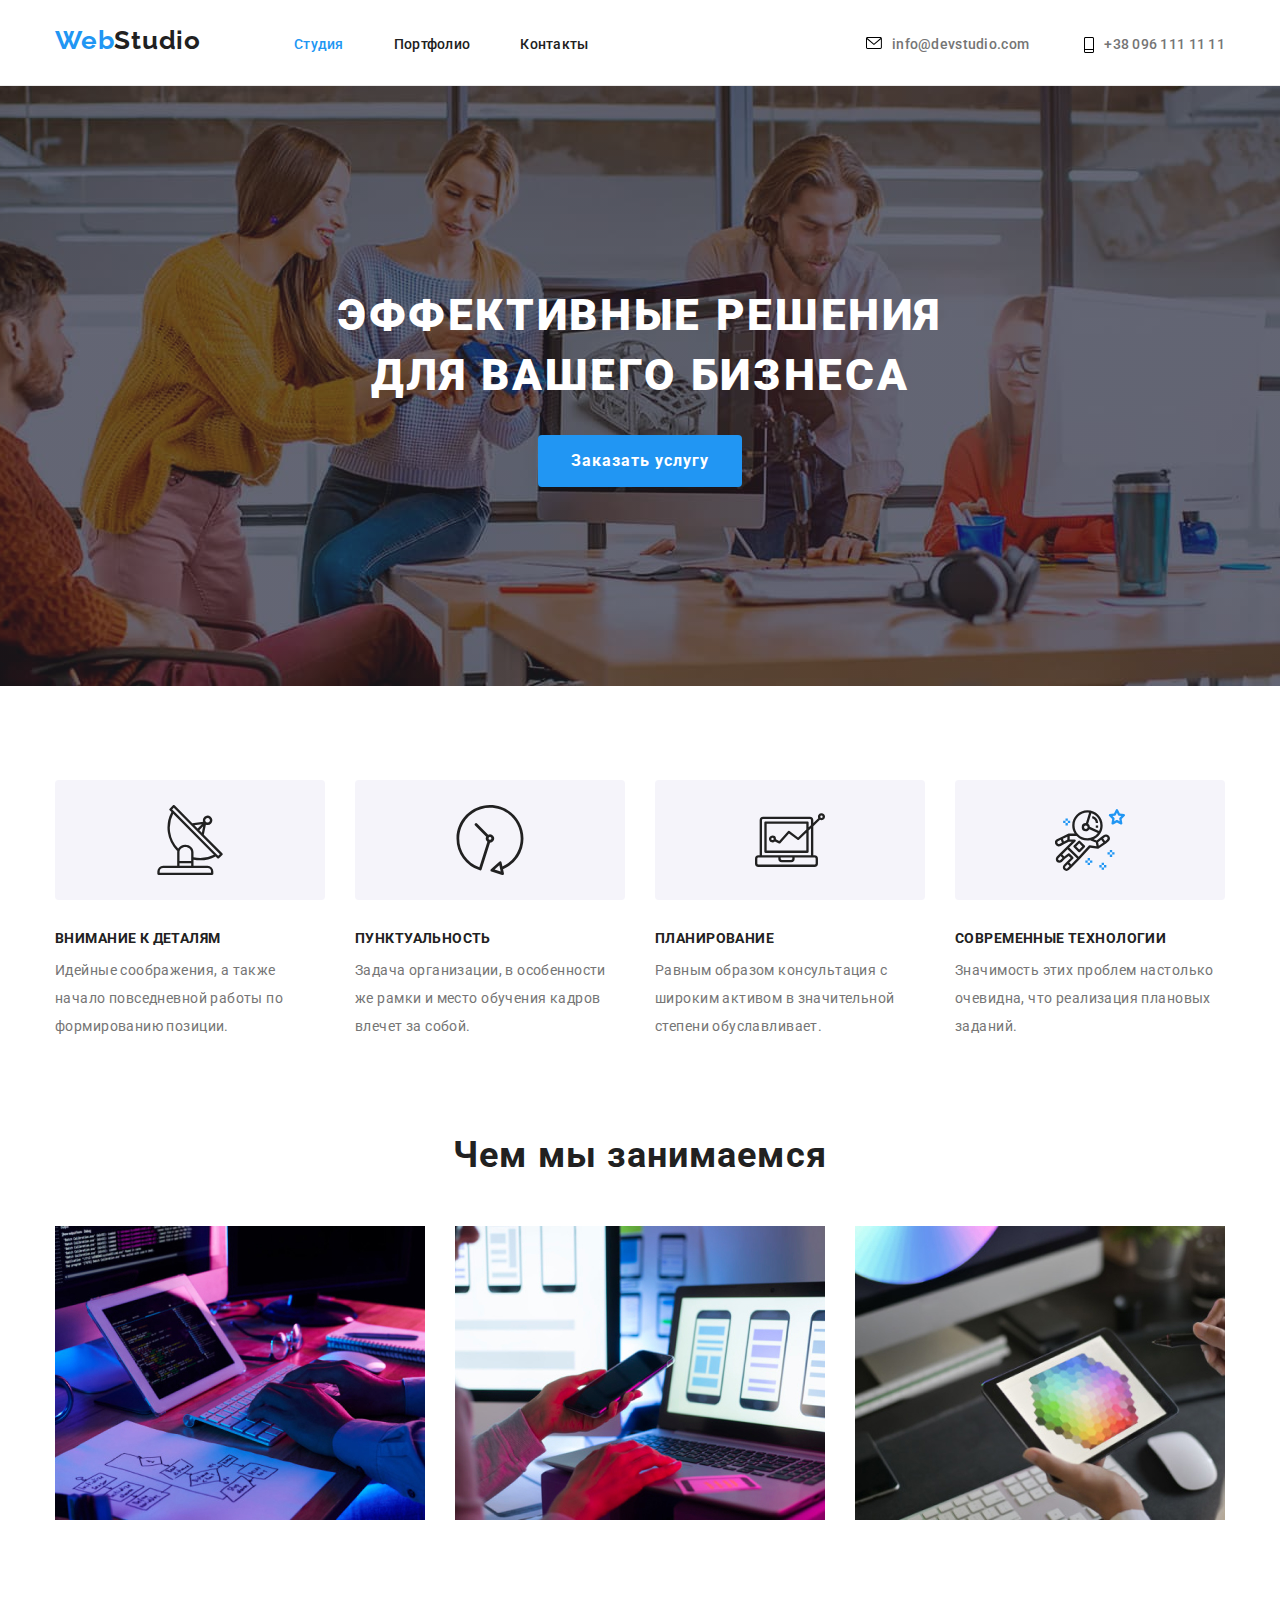
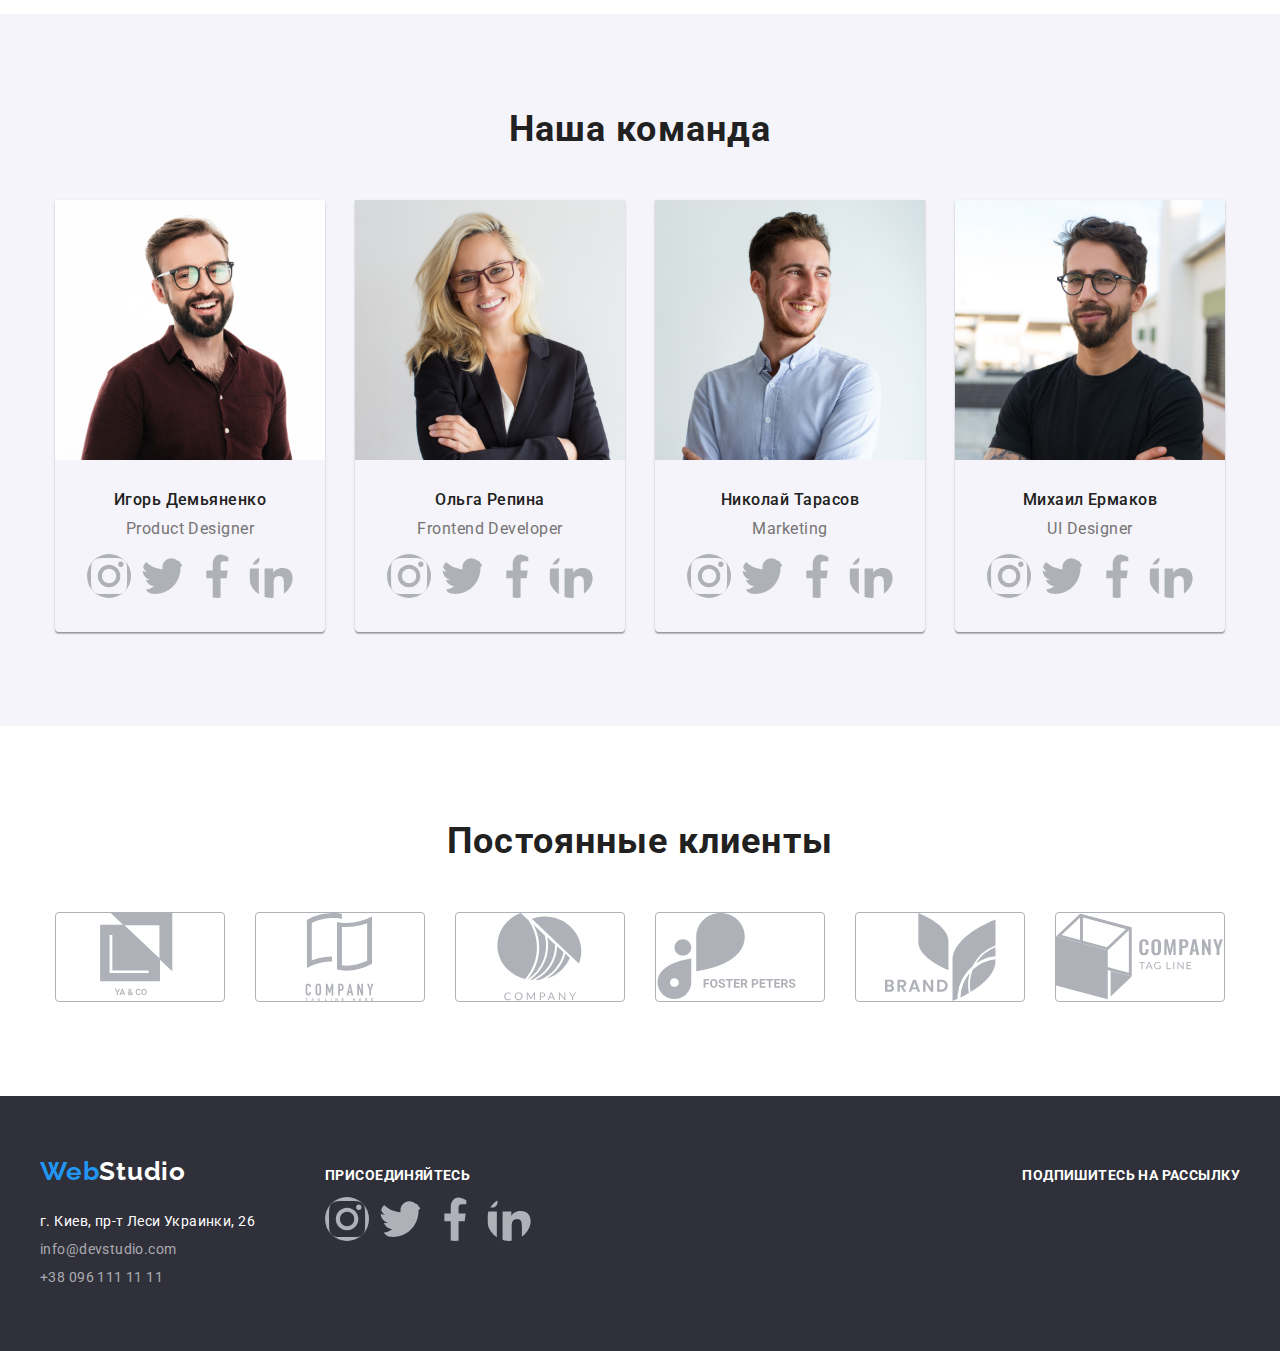
==== commit ab5807d4: "не дороблено вектор ярликів соцмереж" ====
--- a/index.html
+++ b/index.html
@@ -28,16 +28,16 @@
           </ul>
         </nav>
         <address class="header__address">
-          <a class="addres-link" href="mailto:info@devstudio.com"> 
+          <a class="addres-link" href="mailto:info@devstudio.com">
             <svg class="address-img mail">
-              <use href="./images/svg sprite/sprite_optim.svg#icon-mail">
-              </use>
-            </svg>info@devstudio.com</a>
-          <a class="addres-link" href="tell:+380961111111"> 
+              <use href="./images/svg sprite/sprite_optim.svg#icon-mail"></use></svg
+            >info@devstudio.com</a
+          >
+          <a class="addres-link" href="tell:+380961111111">
             <svg class="address-img mob">
-              <use href="./images/svg sprite/sprite_optim.svg#icon-mob">
-              </use>
-            </svg>+38 096 111 11 11</a>
+              <use href="./images/svg sprite/sprite_optim.svg#icon-mob"></use></svg
+            >+38 096 111 11 11</a
+          >
         </address>
       </div>
     </header>
@@ -45,11 +45,8 @@
       <!-- секція Герой -->
       <section class="hero">
         <div class="hero__bloс">
-        <h1 class="title">
-          Эффективные решения
-          для вашего бизнеса
-        </h1>
-        <button class="button" type="button">Заказать услугу</button>
+          <h1 class="title">Эффективные решения для вашего бизнеса</h1>
+          <button class="button" type="button">Заказать услугу</button>
         </div>
       </section>
       <!-- секція переваги   -->
@@ -104,35 +101,205 @@
       <!-- секція наша команда -->
       <section class="team section__joint">
         <div class="container">
-          <h2 class="team__title">Наша команда</h2>
+          <h2 class="team__title section-title">Наша команда</h2>
           <ul class="team__list">
             <li class="team__item">
               <img class="team__img" src="./images/team/igor.jpg" alt="Игорь Демьяненко" width="270" height="260" />
               <div class="team__card">
                 <h3 class="team__subtitle">Игорь Демьяненко</h3>
                 <p class="team__descript">Product Designer</p>
+                <ul class="list_network">
+                  <li class="item_network">
+                    <a class="link_network" href="">
+                      <svg class="icon_network">
+                        <use href="./images/svg sprite/sprite_optim.svg#icon-instagram-2"></use>
+                      </svg>
+                    </a>
+                  </li>
+                  <li class="item_network">
+                    <a class="link_network" href="">
+                      <svg class="icon_network">
+                        <use href="./images/svg sprite/sprite_optim.svg#icon-twitter-1"></use>
+                      </svg>
+                    </a>
+                  </li>
+                  <li class="item_network">
+                    <a class="link_network" href="">
+                      <svg class="icon_network">
+                        <use href="./images/svg sprite/sprite_optim.svg#icon-facebook-1"></use>
+                      </svg>
+                    </a>
+                  </li>
+                  <li class="item_network">
+                    <a class="link_network" href="">
+                      <svg class="icon_network">
+                        <use href="./images/svg sprite/sprite_optim.svg#icon-linkedin-1"></use>
+                      </svg>
+                    </a>
+                  </li>
+                </ul>
               </div>
             </li>
             <li class="team__item">
               <img class="team__img" src="./images/team/olha.jpg" alt="Ольга Репина" width="270" height="260" />
-                <div class="team__card">
-                 <h3 class="team__subtitle">Ольга Репина</h3>
-                 <p class="team__descript">Frontend Developer</p>
+              <div class="team__card">
+                <h3 class="team__subtitle">Ольга Репина</h3>
+                <p class="team__descript">Frontend Developer</p>
+                <ul class="list_network">
+                  <li class="item_network">
+                    <a class="link_network" href="">
+                      <svg class="icon_network">
+                        <use href="./images/svg sprite/sprite_optim.svg#icon-instagram-2"></use>
+                      </svg>
+                    </a>
+                  </li>
+                  <li class="item_network">
+                    <a class="link_network" href="">
+                      <svg class="icon_network">
+                        <use href="./images/svg sprite/sprite_optim.svg#icon-twitter-1"></use>
+                      </svg>
+                    </a>
+                  </li>
+                  <li class="item_network">
+                    <a class="link_network" href="">
+                      <svg class="icon_network">
+                        <use href="./images/svg sprite/sprite_optim.svg#icon-facebook-1"></use>
+                      </svg>
+                    </a>
+                  </li>
+                  <li class="item_network">
+                    <a class="link_network" href="">
+                      <svg class="icon_network">
+                        <use href="./images/svg sprite/sprite_optim.svg#icon-linkedin-1"></use>
+                      </svg>
+                    </a>
+                  </li>
+                </ul>
               </div>
             </li>
             <li class="team__item">
               <img class="team__img" src="./images/team/mykola.jpg" alt="Николай Тарасов" width="270" height="260" />
               <div class="team__card">
-               <h3 class="team__subtitle">Николай Тарасов</h3>
-               <p class="team__descript">Marketing</p>
+                <h3 class="team__subtitle">Николай Тарасов</h3>
+                <p class="team__descript">Marketing</p>
+                <ul class="list_network">
+                  <li class="item_network">
+                    <a class="link_network" href="">
+                      <svg class="icon_network">
+                        <use href="./images/svg sprite/sprite_optim.svg#icon-instagram-2"></use>
+                      </svg>
+                    </a>
+                  </li>
+                  <li class="item_network">
+                    <a class="link_network" href="">
+                      <svg class="icon_network">
+                        <use href="./images/svg sprite/sprite_optim.svg#icon-twitter-1"></use>
+                      </svg>
+                    </a>
+                  </li>
+                  <li class="item_network">
+                    <a class="link_network" href="">
+                      <svg class="icon_network">
+                        <use href="./images/svg sprite/sprite_optim.svg#icon-facebook-1"></use>
+                      </svg>
+                    </a>
+                  </li>
+                  <li class="item_network">
+                    <a class="link_network" href="">
+                      <svg class="icon_network">
+                        <use href="./images/svg sprite/sprite_optim.svg#icon-linkedin-1"></use>
+                      </svg>
+                    </a>
+                  </li>
+                </ul>
               </div>
             </li>
             <li class="team__item">
               <img class="team__img" src="./images/team/myhailo.jpg" alt="Михаил Ермаков" width="270" height="260" />
               <div class="team__card">
-               <h3 class="team__subtitle">Михаил Ермаков</h3>
-               <p class="team__descript">UI Designer</p>
+                <h3 class="team__subtitle">Михаил Ермаков</h3>
+                <p class="team__descript">UI Designer</p>
+                <ul class="list_network">
+                  <li class="item_network">
+                    <a class="link_network" href="" aria-label="www.instagram.com">
+                      <svg class="icon_network">
+                        <use href="./images/svg sprite/sprite_optim.svg#icon-instagram-2"></use>
+                      </svg>
+                    </a>
+                  </li>
+                  <li class="item_network">
+                    <a class="link_network" href="" aria-label="www.twitter.com">
+                      <svg class="icon_network">
+                        <use href="./images/svg sprite/sprite_optim.svg#icon-twitter-1"></use>
+                      </svg>
+                    </a>
+                  </li>
+                  <li class="item_network">
+                    <a class="link_network" href="" aria-label="www.facebook.com">
+                      <svg class="icon_network">
+                        <use href="./images/svg sprite/sprite_optim.svg#icon-facebook-1"></use>
+                      </svg>
+                    </a>
+                  </li>
+                  <li class="item_network">
+                    <a class="link_network" href="" aria-label="www.linkedin.com">
+                      <svg class="icon_network">
+                        <use href="./images/svg sprite/sprite_optim.svg#icon-linkedin-1"></use>
+                      </svg>
+                    </a>
+                  </li>
+                </ul>
               </div>
+            </li>
+          </ul>
+        </div>
+      </section>
+      <!-- постійні клієнти -->
+      <section class="customers section__joint">
+        <div class="container">
+          <h2 class="customers__title section-title">Постоянные клиенты</h2>
+          <ul class="customers__list">
+            <li class="customers__item">
+              <a class="customers__link" href="">
+                <svg class="customers__icon">
+                  <use href="./images/svg sprite/sprite_optim.svg#icon-YA_CO"></use>
+                </svg>
+              </a>
+            </li>
+            <li class="customers__item">
+              <a class="customers__link" href="">
+                <svg class="customers__icon">
+                  <use href="./images/svg sprite/sprite_optim.svg#icon-company_tagline_here"></use>
+                </svg>
+              </a>
+            </li>
+            <li class="customers__item">
+              <a class="customers__link" href="">
+                <svg class="customers__icon">
+                  <use href="./images/svg sprite/sprite_optim.svg#icon-company"></use>
+                </svg>
+              </a>
+            </li>
+            <li class="customers__item">
+              <a class="customers__link" href="">
+                <svg class="customers__icon">
+                  <use href="./images/svg sprite/sprite_optim.svg#icon-FosterPeters"></use>
+                </svg>
+              </a>
+            </li>
+            <li class="customers__item">
+              <a class="customers__link" href="">
+                <svg class="customers__icon">
+                  <use href="./images/svg sprite/sprite_optim.svg#icon-Brand"></use>
+                </svg>
+              </a>
+            </li>
+            <li class="customers__item">
+              <a class="customers__link" href="">
+                <svg class="customers__icon">
+                  <use href="./images/svg sprite/sprite_optim.svg#icon-Compani_tag_line"></use>
+                </svg>
+              </a>
             </li>
           </ul>
         </div>
@@ -140,15 +307,53 @@
     </main>
     <!-- футер -->
     <footer class="page-footer">
-      <div class="container">
-        <a class="logo" href="./index.html">
-          <p>Web<span class="logo_Studio">Studio</span></p>
-        </a>
-        <address>
-          <p class="footer-address">г. Киев, пр-т Леси Украинки, 26</p>
-          <a class="footer_link" href="mailto:info@devstudio.com">info@devstudio.com</a>
-          <a class="footer_link" href="tell:+380961111111">+38 096 111 11 11</a>
-        </address>
+      <div class="container page-footer__box">
+        <div class="address-box">
+          <a class="logo" href="./index.html">
+            <p>Web<span class="logo_Studio">Studio</span></p>
+          </a>
+          <address>
+            <p class="footer-address">г. Киев, пр-т Леси Украинки, 26</p>
+            <a class="footer_link" href="mailto:info@devstudio.com">info@devstudio.com</a>
+            <a class="footer_link" href="tell:+380961111111">+38 096 111 11 11</a>
+          </address>
+        </div>
+        <div class="network-box">
+          <p class="join">присоединяйтесь</p>
+          <ul class="list_network">
+            <li class="item_network">
+              <a class="link_network" href="" aria-label="www.instagram.com">
+                <svg class="icon_network">
+                  <use href="./images/svg sprite/sprite_optim.svg#icon-instagram-2"></use>
+                </svg>
+              </a>
+            </li>
+            <li class="item_network">
+              <a class="link_network" href="" aria-label="www.twitter.com">
+                <svg class="icon_network">
+                  <use href="./images/svg sprite/sprite_optim.svg#icon-twitter-1"></use>
+                </svg>
+              </a>
+            </li>
+            <li class="item_network">
+              <a class="link_network" href="" aria-label="www.facebook.com">
+                <svg class="icon_network">
+                  <use href="./images/svg sprite/sprite_optim.svg#icon-facebook-1"></use>
+                </svg>
+              </a>
+            </li>
+            <li class="item_network">
+              <a class="link_network" href="" aria-label="www.linkedin.com">
+                <svg class="icon_network">
+                  <use href="./images/svg sprite/sprite_optim.svg#icon-linkedin-1"></use>
+                </svg>
+              </a>
+            </li>
+          </ul>
+        </div>
+        <div class="subscription">
+          <p class="join">Подпишитесь на рассылку</p>
+        </div>
       </div>
     </footer>
   </body>
--- a/css/styles.css
+++ b/css/styles.css
@@ -103,14 +103,15 @@
 .address-img.mail {
   width: 16px;
   height: 12px;
+  vertical-align: baseline;
 }
 .address-img.mob {
   width: 10px;
   height: 16px;
+  vertical-align: bottom;
 }
 .address-img {
   margin-right: 10px;
-  vertical-align: baseline;
 }
 .addres-link {
   font-family: Roboto;
@@ -281,7 +282,7 @@
   content: "";
   width: 270px;
   height: 120px;
-  block-size: cover;
+  /* block-size: cover; */
   background-repeat: no-repeat;
   background-position: center;
   background-color: var(--background-button);
@@ -360,7 +361,7 @@
   box-shadow: 0px 1px 3px rgba(0, 0, 0, 0.12), 0px 1px 1px rgba(0, 0, 0, 0.14), 0px 2px 1px rgba(0, 0, 0, 0.2);
   border-radius: 0px 0px 4px 4px;
 }
-.team__title {
+.section-title {
   font-family: Roboto;
   font-weight: bold;
   font-size: 36px;
@@ -397,8 +398,43 @@
   letter-spacing: 0.03em;
   color: var(--descript-color);
 
-  margin-bottom: 0px;
+  margin-bottom: 16px;
   margin-top: 0px;
+}
+.list_network {
+  display: flex;
+  justify-content: center;
+}
+.item_network:not(:last-child) {
+  margin-right: 10px;
+}
+.link_network {
+}
+.icon_network {
+  width: 44px;
+  height: 44px;
+  border-radius: 50%;
+}
+
+/* =====customers===== */
+.customers__list {
+  display: flex;
+}
+.customers__item:not(:last-child) {
+  margin-right: 30px;
+}
+
+.customers__link:hover .customers__icon,
+.customers__link:focus .customers__icon {
+  fill: var(--logo-color);
+}
+.customers__icon {
+  display: block;
+  width: 170px;
+  height: 90px;
+  border: 1px solid #afb1b8;
+  border-radius: 4px;
+  background-position: center;
 }
 
 /* =====Portfolio===== */
@@ -464,10 +500,23 @@
 .our_projects__item {
   width: calc((100% - 60px) / 3);
 }
+.our_projects__item:hover {
+  box-shadow: 0px 1px 1px rgba(0, 0, 0, 0.12), 0px 4px 4px rgba(0, 0, 0, 0.06), 1px 4px 6px rgba(0, 0, 0, 0.16);
+}
 
 /* =====footer===== */
 .page-footer .container {
   padding: 60px 0px;
+}
+.page-footer__box {
+  display: flex;
+  align-items: baseline;
+}
+.address-box {
+  margin-right: 70px;
+}
+.page-footer address a {
+  color: rgba(255, 255, 255, 0.6);
 }
 .page-footer p {
   margin-top: 0px;
@@ -500,11 +549,26 @@
 .footer_link:focus {
   color: var(--logo-color);
 }
-.page-footer address a {
-  color: rgba(255, 255, 255, 0.6);
-}
-
-/* ====кусочок коду для приховування непотрібно-технічного заголовку===
+
+.network-box {
+}
+.join {
+  font-family: Roboto;
+  font-style: normal;
+  font-weight: bold;
+  font-size: 14px;
+  line-height: 1.143px;
+  letter-spacing: 0.03em;
+  text-transform: uppercase;
+  color: #ffffff;
+
+  padding-bottom: 20px;
+}
+
+.subscription {
+  margin-left: auto;
+}
+/* ====кусочок коду для приховування непотрібного-технічного заголовку===
 ===hidden=== */
 .visually-hidden {
   position: absolute !important;
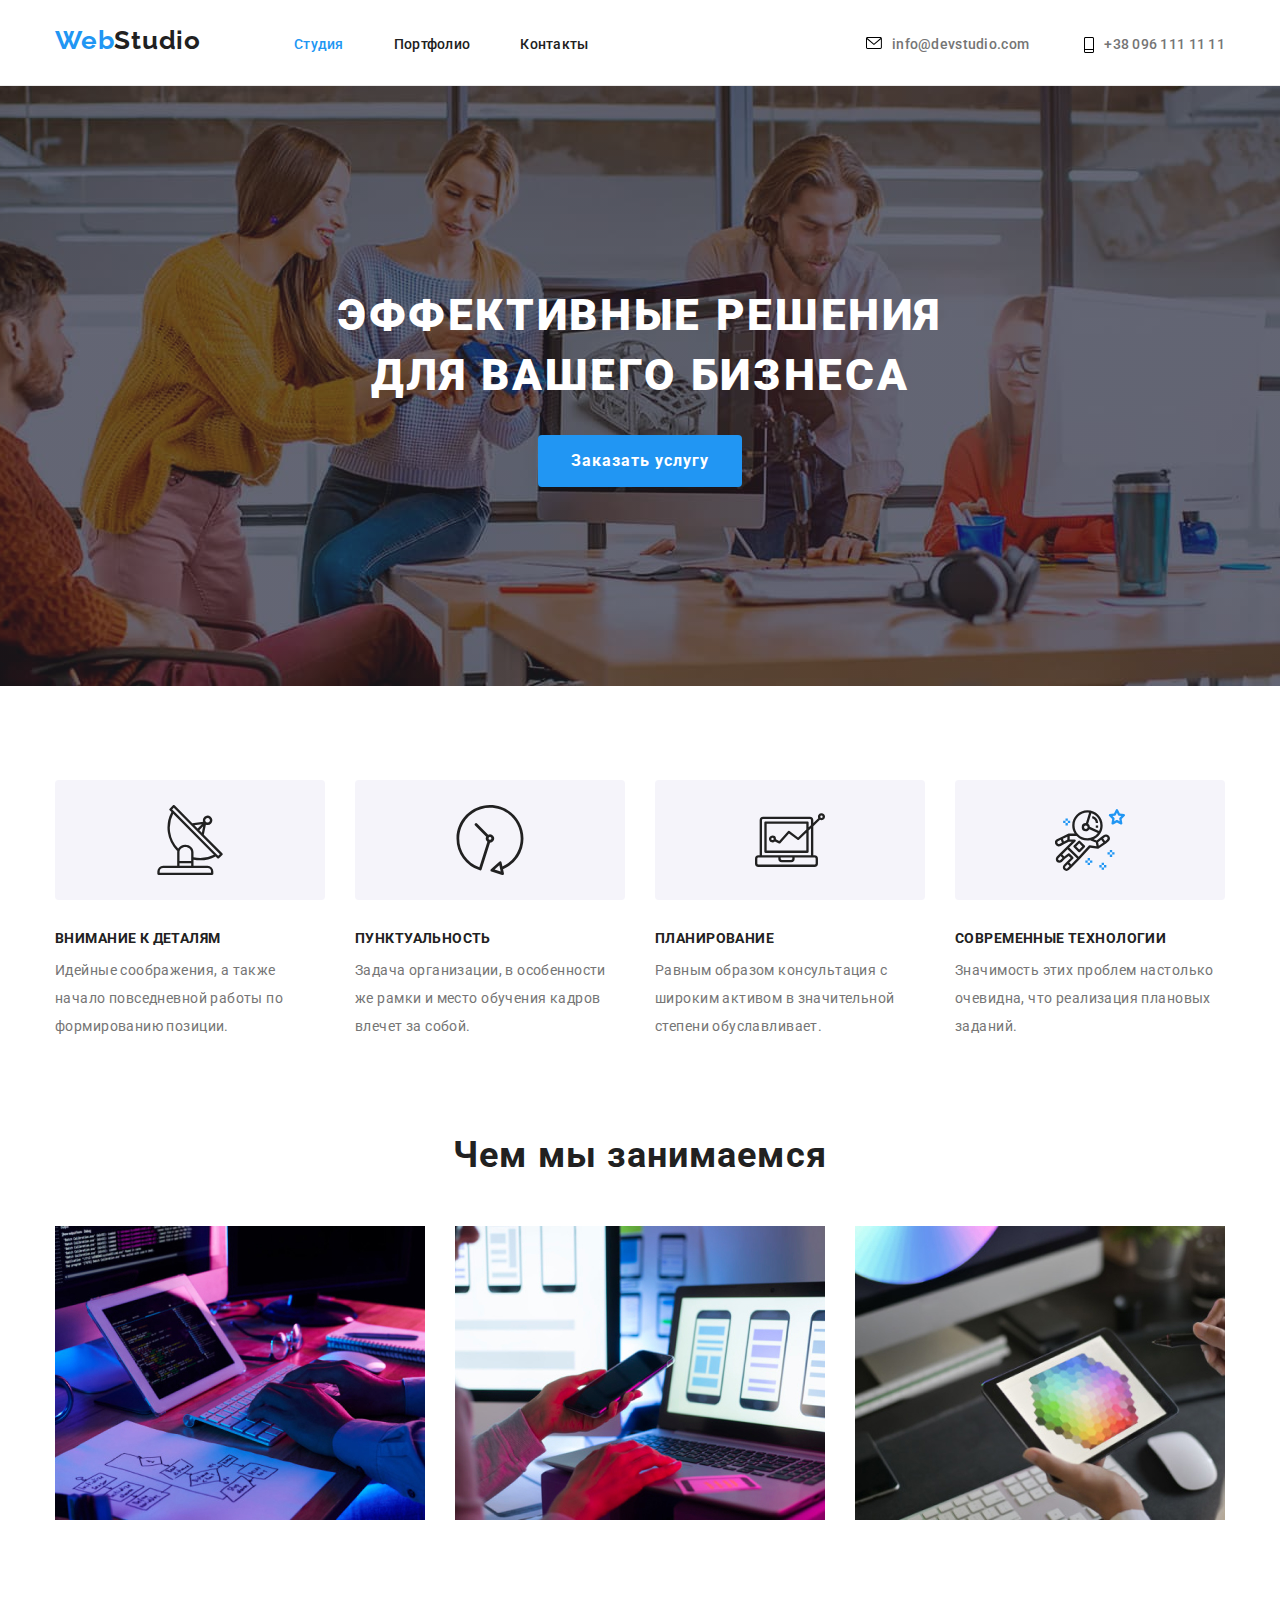
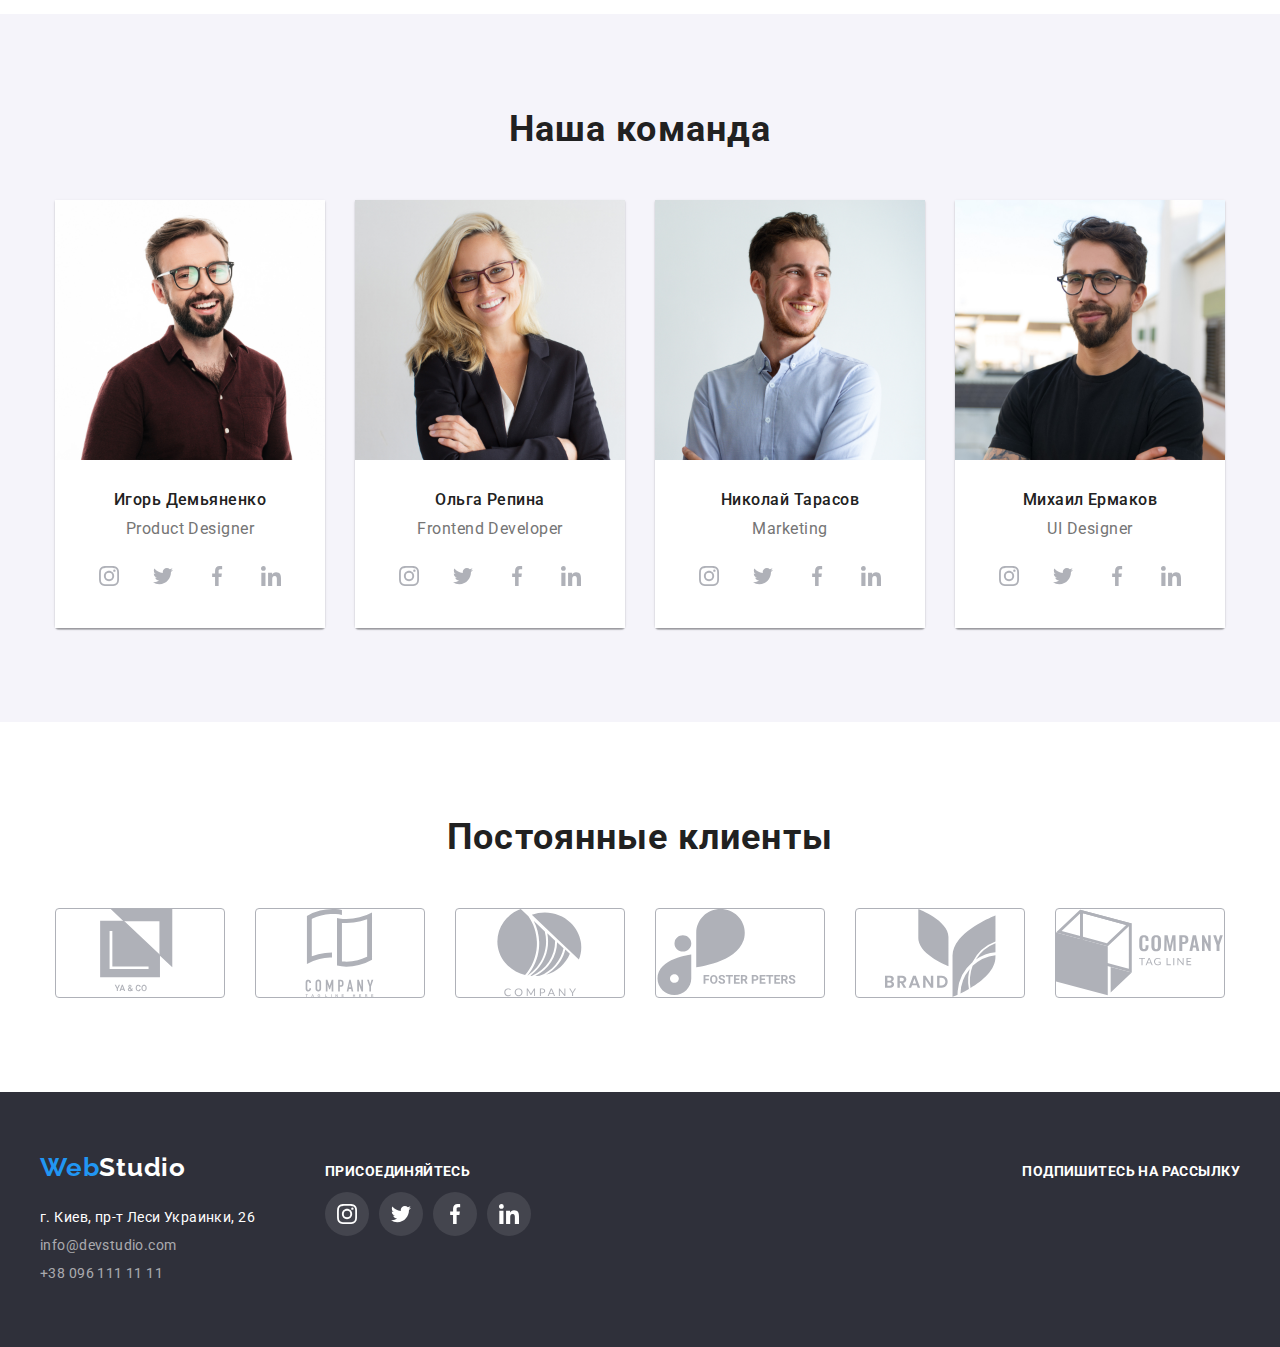
==== commit 1a860c15: "зробив іконки соц мереж" ====
--- a/index.html
+++ b/index.html
@@ -111,28 +111,28 @@
                 <ul class="list_network">
                   <li class="item_network">
                     <a class="link_network" href="">
-                      <svg class="icon_network">
+                      <svg class="light_theme instagram-size">
                         <use href="./images/svg sprite/sprite_optim.svg#icon-instagram-2"></use>
                       </svg>
                     </a>
                   </li>
                   <li class="item_network">
                     <a class="link_network" href="">
-                      <svg class="icon_network">
+                      <svg class="light_theme twitter-size">
                         <use href="./images/svg sprite/sprite_optim.svg#icon-twitter-1"></use>
                       </svg>
                     </a>
                   </li>
                   <li class="item_network">
                     <a class="link_network" href="">
-                      <svg class="icon_network">
+                      <svg class="light_theme facebook-size">
                         <use href="./images/svg sprite/sprite_optim.svg#icon-facebook-1"></use>
                       </svg>
                     </a>
                   </li>
                   <li class="item_network">
                     <a class="link_network" href="">
-                      <svg class="icon_network">
+                      <svg class="light_theme linkedin-size">
                         <use href="./images/svg sprite/sprite_optim.svg#icon-linkedin-1"></use>
                       </svg>
                     </a>
@@ -148,28 +148,28 @@
                 <ul class="list_network">
                   <li class="item_network">
                     <a class="link_network" href="">
-                      <svg class="icon_network">
+                      <svg class="light_theme instagram-size">
                         <use href="./images/svg sprite/sprite_optim.svg#icon-instagram-2"></use>
                       </svg>
                     </a>
                   </li>
                   <li class="item_network">
                     <a class="link_network" href="">
-                      <svg class="icon_network">
+                      <svg class="light_theme twitter-size">
                         <use href="./images/svg sprite/sprite_optim.svg#icon-twitter-1"></use>
                       </svg>
                     </a>
                   </li>
                   <li class="item_network">
                     <a class="link_network" href="">
-                      <svg class="icon_network">
+                      <svg class="light_theme facebook-size">
                         <use href="./images/svg sprite/sprite_optim.svg#icon-facebook-1"></use>
                       </svg>
                     </a>
                   </li>
                   <li class="item_network">
                     <a class="link_network" href="">
-                      <svg class="icon_network">
+                      <svg class="light_theme linkedin-size">
                         <use href="./images/svg sprite/sprite_optim.svg#icon-linkedin-1"></use>
                       </svg>
                     </a>
@@ -185,28 +185,28 @@
                 <ul class="list_network">
                   <li class="item_network">
                     <a class="link_network" href="">
-                      <svg class="icon_network">
+                      <svg class="light_theme instagram-size">
                         <use href="./images/svg sprite/sprite_optim.svg#icon-instagram-2"></use>
                       </svg>
                     </a>
                   </li>
                   <li class="item_network">
                     <a class="link_network" href="">
-                      <svg class="icon_network">
+                      <svg class="light_theme twitter-size">
                         <use href="./images/svg sprite/sprite_optim.svg#icon-twitter-1"></use>
                       </svg>
                     </a>
                   </li>
                   <li class="item_network">
                     <a class="link_network" href="">
-                      <svg class="icon_network">
+                      <svg class="light_theme facebook-size">
                         <use href="./images/svg sprite/sprite_optim.svg#icon-facebook-1"></use>
                       </svg>
                     </a>
                   </li>
                   <li class="item_network">
                     <a class="link_network" href="">
-                      <svg class="icon_network">
+                      <svg class="light_theme linkedin-size">
                         <use href="./images/svg sprite/sprite_optim.svg#icon-linkedin-1"></use>
                       </svg>
                     </a>
@@ -222,28 +222,28 @@
                 <ul class="list_network">
                   <li class="item_network">
                     <a class="link_network" href="" aria-label="www.instagram.com">
-                      <svg class="icon_network">
+                      <svg class="light_theme instagram-size">
                         <use href="./images/svg sprite/sprite_optim.svg#icon-instagram-2"></use>
                       </svg>
                     </a>
                   </li>
                   <li class="item_network">
                     <a class="link_network" href="" aria-label="www.twitter.com">
-                      <svg class="icon_network">
+                      <svg class="light_theme twitter-size">
                         <use href="./images/svg sprite/sprite_optim.svg#icon-twitter-1"></use>
                       </svg>
                     </a>
                   </li>
                   <li class="item_network">
                     <a class="link_network" href="" aria-label="www.facebook.com">
-                      <svg class="icon_network">
+                      <svg class="light_theme facebook-size">
                         <use href="./images/svg sprite/sprite_optim.svg#icon-facebook-1"></use>
                       </svg>
                     </a>
                   </li>
                   <li class="item_network">
                     <a class="link_network" href="" aria-label="www.linkedin.com">
-                      <svg class="icon_network">
+                      <svg class="light_theme linkedin-size">
                         <use href="./images/svg sprite/sprite_optim.svg#icon-linkedin-1"></use>
                       </svg>
                     </a>
@@ -322,29 +322,29 @@
           <p class="join">присоединяйтесь</p>
           <ul class="list_network">
             <li class="item_network">
-              <a class="link_network" href="" aria-label="www.instagram.com">
-                <svg class="icon_network">
+              <a class="link_network link_them" href="" aria-label="www.instagram.com">
+                <svg class="dark_theme instagram-size">
                   <use href="./images/svg sprite/sprite_optim.svg#icon-instagram-2"></use>
                 </svg>
               </a>
             </li>
             <li class="item_network">
-              <a class="link_network" href="" aria-label="www.twitter.com">
-                <svg class="icon_network">
+              <a class="link_network link_them" href="" aria-label="www.twitter.com">
+                <svg class="dark_theme twitter-size">
                   <use href="./images/svg sprite/sprite_optim.svg#icon-twitter-1"></use>
                 </svg>
               </a>
             </li>
             <li class="item_network">
-              <a class="link_network" href="" aria-label="www.facebook.com">
-                <svg class="icon_network">
+              <a class="link_network link_them" href="" aria-label="www.facebook.com">
+                <svg class="dark_theme facebook-size">
                   <use href="./images/svg sprite/sprite_optim.svg#icon-facebook-1"></use>
                 </svg>
               </a>
             </li>
             <li class="item_network">
-              <a class="link_network" href="" aria-label="www.linkedin.com">
-                <svg class="icon_network">
+              <a class="link_network link_them" href="" aria-label="www.linkedin.com">
+                <svg class="dark_theme linkedin-size">
                   <use href="./images/svg sprite/sprite_optim.svg#icon-linkedin-1"></use>
                 </svg>
               </a>
--- a/css/styles.css
+++ b/css/styles.css
@@ -64,7 +64,9 @@
 header .item + .item {
   margin-left: 50px;
 }
-
+/* .item:hover {
+  svg нижнє підкреслення
+} */
 header p {
   margin: 25px 0px;
 }
@@ -96,6 +98,19 @@
 .logo_Studio {
   color: var(--font-color);
 }
+
+.link:hover::after {
+  content: "";
+  width: 100%;
+  height: 4px;
+  background-color: var(--logo-color);
+
+  display: block;
+  margin-top: 28px;
+  margin-right: auto;
+  margin-left: auto;
+}
+
 .addres-link:not(:last-child) {
   margin-right: 50px;
 }
@@ -377,6 +392,7 @@
 .team__card {
   padding-bottom: 30px;
   padding-top: 30px;
+  background-color: var(--dark-background-color);
 }
 .team__subtitle {
   font-family: Roboto;
@@ -409,11 +425,46 @@
   margin-right: 10px;
 }
 .link_network {
-}
-.icon_network {
   width: 44px;
   height: 44px;
+  display: flex;
+  justify-content: center;
+  align-items: center;
   border-radius: 50%;
+  background-color: var(--dark-background-color);
+}
+
+.link_network:hover .light_theme {
+  fill: var(--dark-background-color);
+}
+.link_network:hover {
+  background-color: var(--logo-color);
+}
+.link_them {
+  background-color: rgba(255, 255, 255, 0.1);
+}
+.light_theme {
+  fill: #afb1b8;
+}
+.dark_theme {
+  fill: var(--dark-background-color);
+}
+
+.instagram-size {
+  width: 20px;
+  height: 20px;
+}
+.twitter-size {
+  width: 20px;
+  height: 20px;
+}
+.facebook-size {
+  width: 20px;
+  height: 20px;
+}
+.linkedin-size {
+  width: 20px;
+  height: 20px;
 }
 
 /* =====customers===== */
@@ -433,6 +484,7 @@
   width: 170px;
   height: 90px;
   border: 1px solid #afb1b8;
+  fill: #afb1b8;
   border-radius: 4px;
   background-position: center;
 }
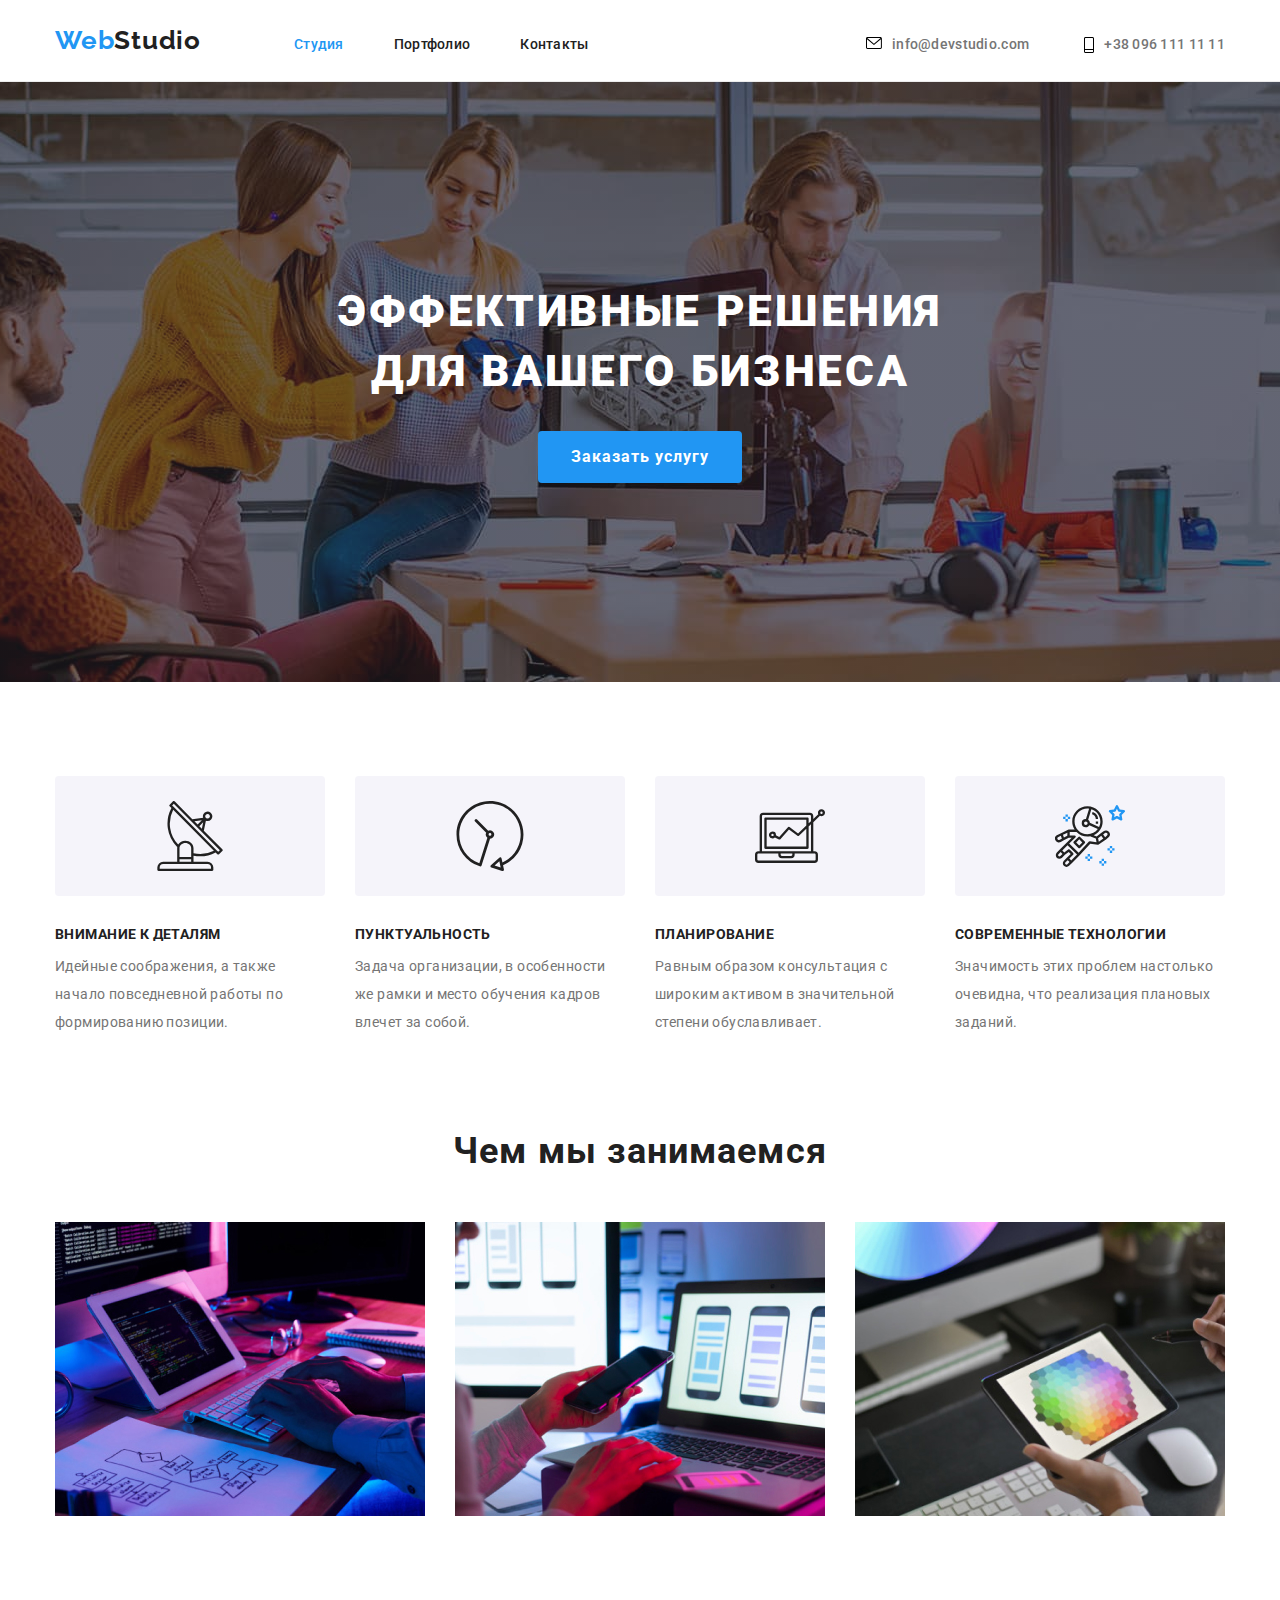
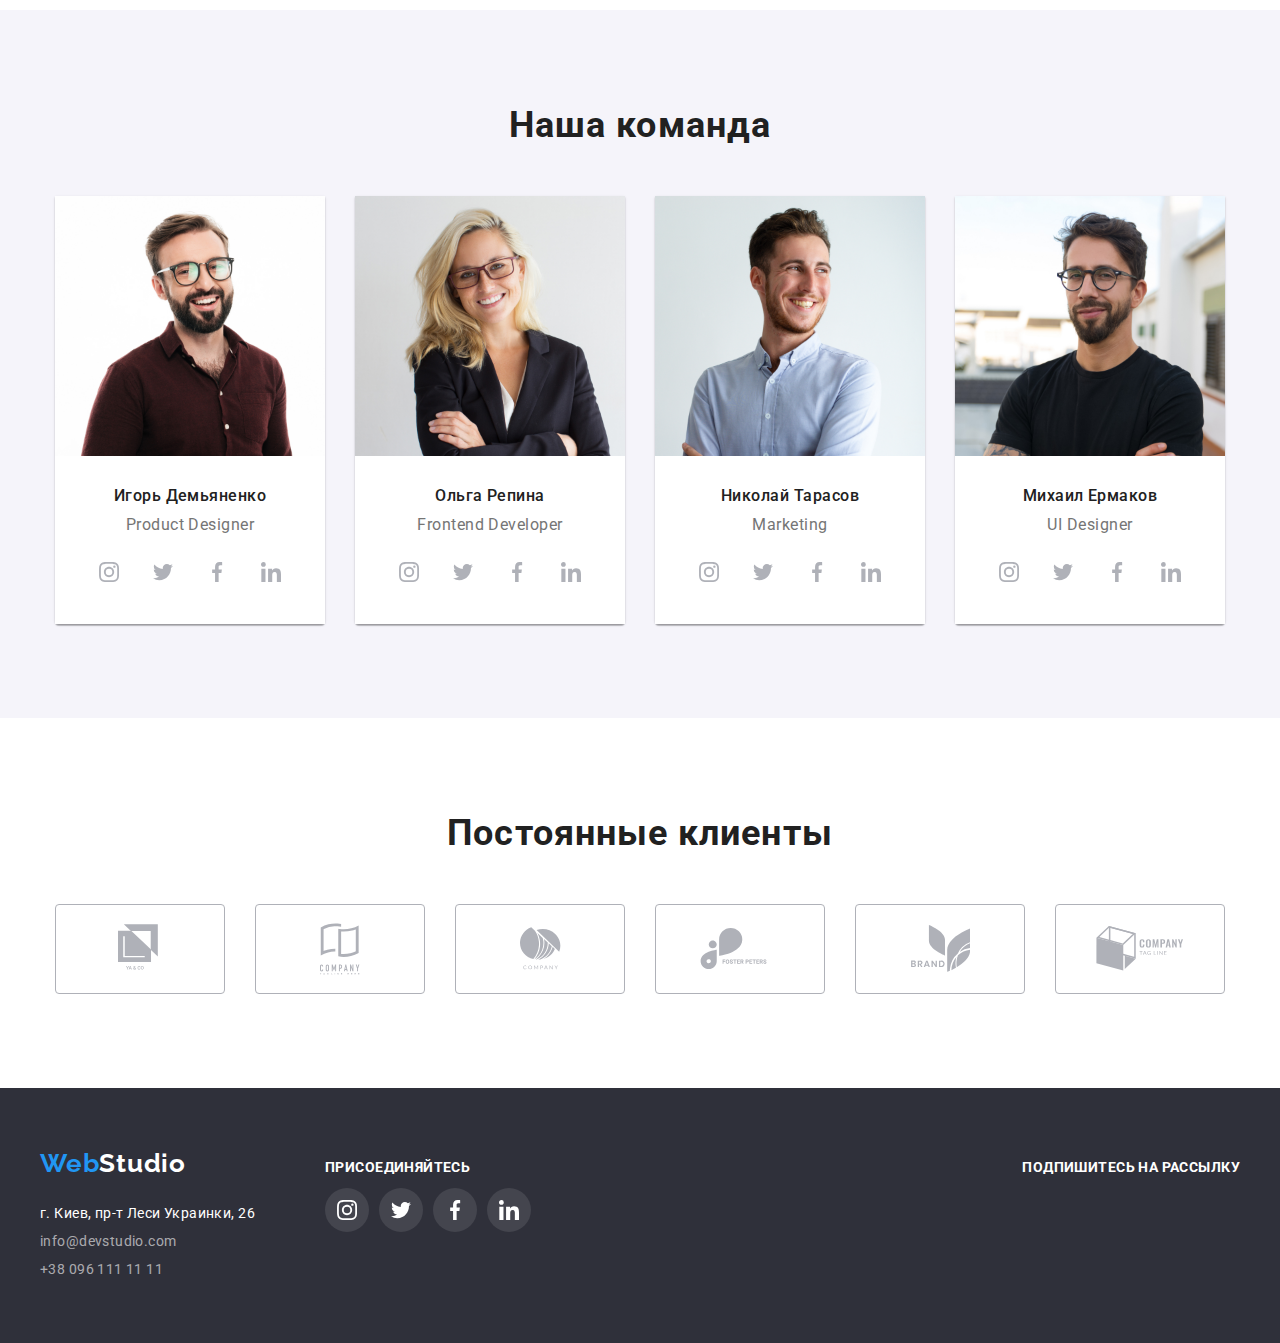
==== commit 01c0673e: "завершив оптимізацією svg та jpg" ====
--- a/index.html
+++ b/index.html
@@ -260,43 +260,43 @@
           <h2 class="customers__title section-title">Постоянные клиенты</h2>
           <ul class="customers__list">
             <li class="customers__item">
-              <a class="customers__link" href="">
-                <svg class="customers__icon">
+              <a class="customers__link" href="#">
+                <svg width="44" height="49" class="customers__icon">
                   <use href="./images/svg sprite/sprite_optim.svg#icon-YA_CO"></use>
                 </svg>
               </a>
             </li>
             <li class="customers__item">
               <a class="customers__link" href="">
-                <svg class="customers__icon">
+                <svg width="40" height="52" class="customers__icon">
                   <use href="./images/svg sprite/sprite_optim.svg#icon-company_tagline_here"></use>
                 </svg>
               </a>
             </li>
             <li class="customers__item">
               <a class="customers__link" href="">
-                <svg class="customers__icon">
+                <svg width="41" height="43" class="customers__icon">
                   <use href="./images/svg sprite/sprite_optim.svg#icon-company"></use>
                 </svg>
               </a>
             </li>
             <li class="customers__item">
               <a class="customers__link" href="">
-                <svg class="customers__icon">
+                <svg width="80" height="42" class="customers__icon">
                   <use href="./images/svg sprite/sprite_optim.svg#icon-FosterPeters"></use>
                 </svg>
               </a>
             </li>
             <li class="customers__item">
               <a class="customers__link" href="">
-                <svg class="customers__icon">
+                <svg width="59" height="47" class="customers__icon">
                   <use href="./images/svg sprite/sprite_optim.svg#icon-Brand"></use>
                 </svg>
               </a>
             </li>
             <li class="customers__item">
               <a class="customers__link" href="">
-                <svg class="customers__icon">
+                <svg width="88" height="45" class="customers__icon">
                   <use href="./images/svg sprite/sprite_optim.svg#icon-Compani_tag_line"></use>
                 </svg>
               </a>
--- a/css/styles.css
+++ b/css/styles.css
@@ -78,7 +78,7 @@
   letter-spacing: 0.02em;
   color: var(--font-color);
   display: block;
-  padding: 31px 0px;
+  /* padding: 31px 0px; */
 }
 header .link:hover,
 header .link:focus {
@@ -475,18 +475,26 @@
   margin-right: 30px;
 }
 
+.customers__link {
+  display: flex;
+  width: 170px;
+  height: 90px;
+  border: 1px solid #afb1b8;
+  border-radius: 4px;
+  justify-content: center;
+  align-items: center;
+}
+
 .customers__link:hover .customers__icon,
 .customers__link:focus .customers__icon {
   fill: var(--logo-color);
 }
+.customers__link:hover {
+  border-color: var(--logo-color);
+}
+
 .customers__icon {
-  display: block;
-  width: 170px;
-  height: 90px;
-  border: 1px solid #afb1b8;
   fill: #afb1b8;
-  border-radius: 4px;
-  background-position: center;
 }
 
 /* =====Portfolio===== */
